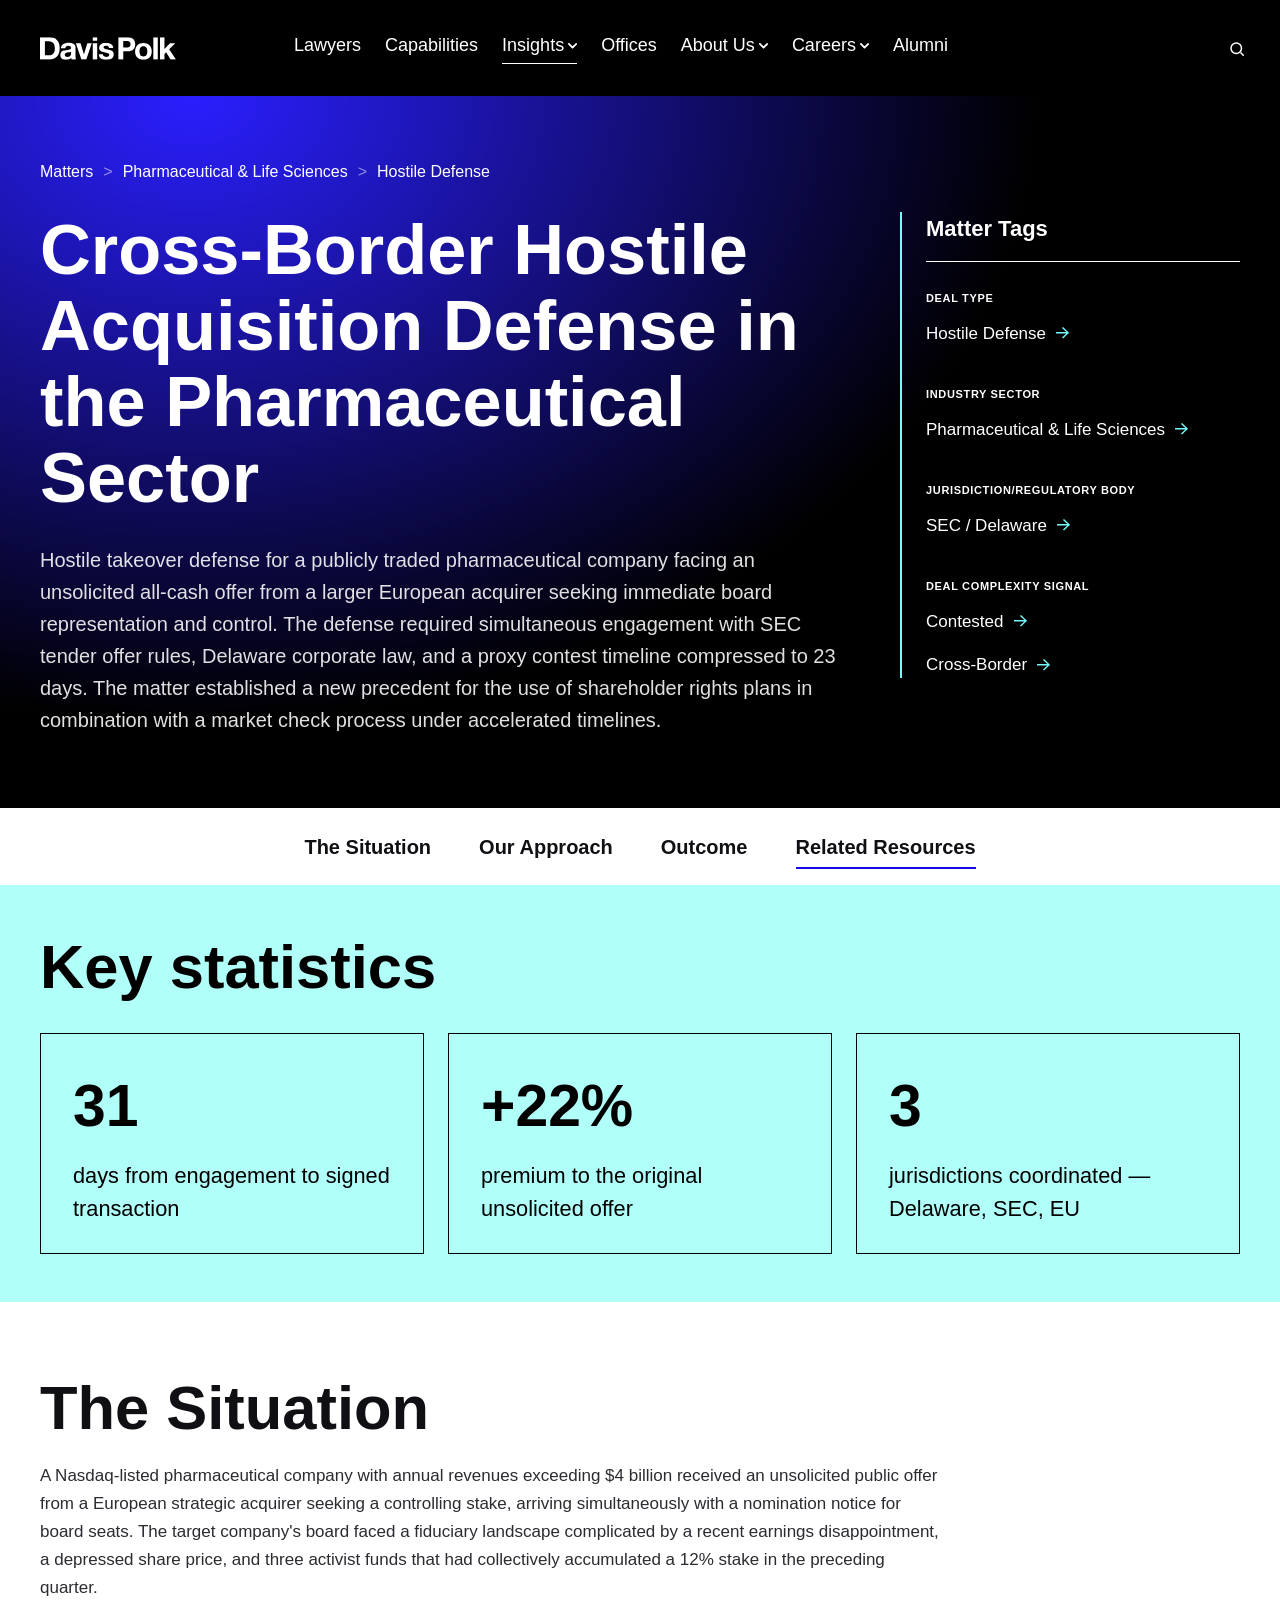
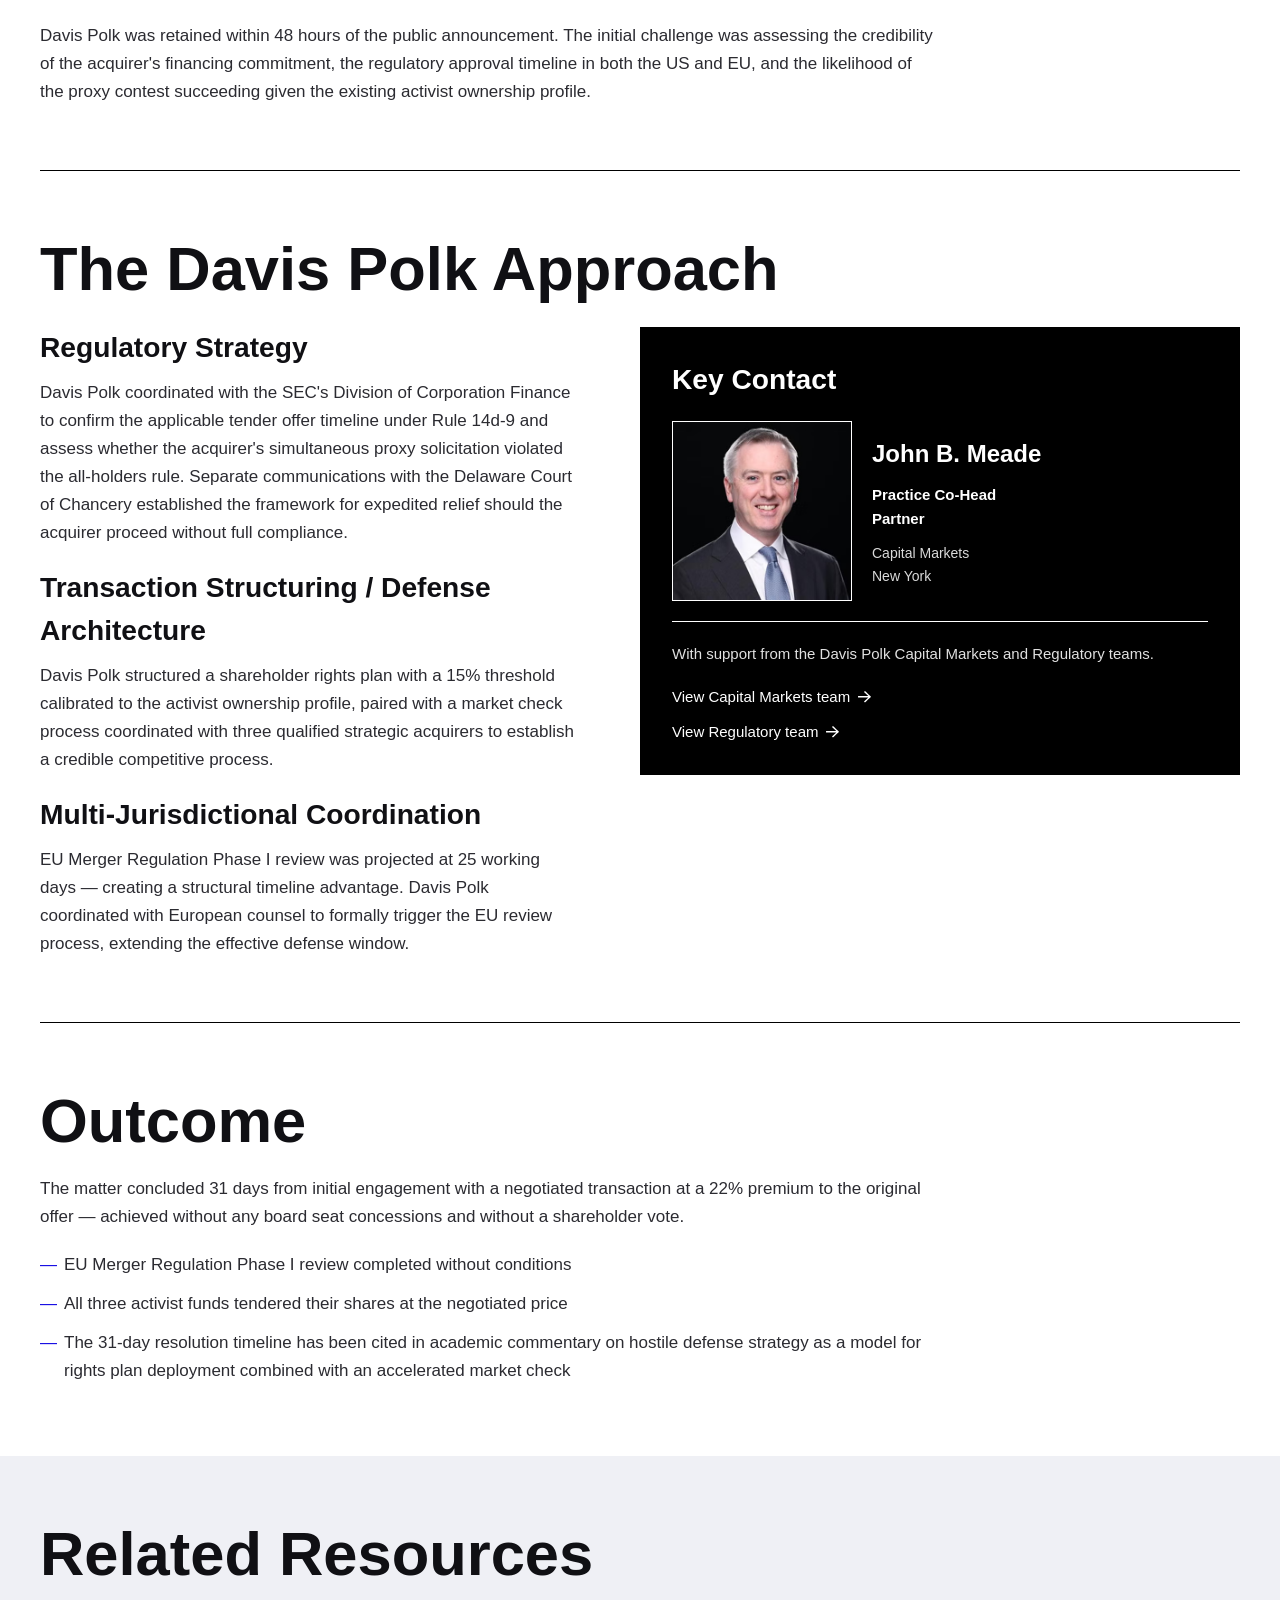
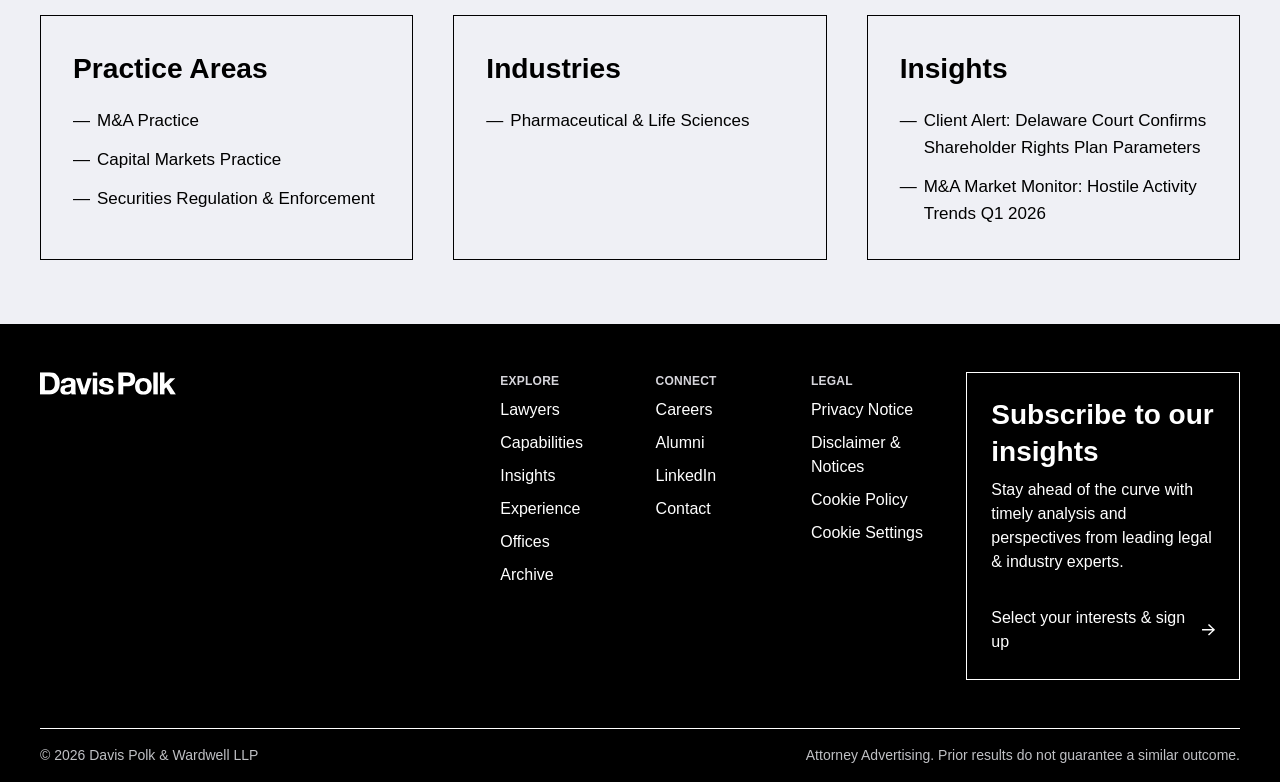
==== index.html @ 5b4457c4 "Initial commit: Matter Story layout concept Static HTML/CSS/JS build of the Davis Polk case-study pa" ====
<!doctype html>
<html lang="en">
<head>
<meta charset="utf-8" />
<meta name="viewport" content="width=device-width, initial-scale=1" />
<title>Matter Story — Layout Concept</title>
<script type="application/ld+json">
{
  "@context": "https://schema.org",
  "@type": "CreativeWork",
  "headline": "Cross-Border Hostile Acquisition Defense in the Pharmaceutical Sector",
  "description": "Hostile takeover defense for a publicly traded pharmaceutical company facing an unsolicited all-cash offer from a larger European acquirer seeking immediate board representation and control.",
  "author": [{ "@type": "Organization", "name": "Davis Polk & Wardwell LLP" }],
  "about": ["Hostile Defense", "Pharmaceutical & Life Sciences", "Cross-Border M&A"],
  "url": "https://www.davispolk.com/matters/pharmaceutical/hostile-defense/cross-border-acquisition-defense"
}
</script>
<!--
  Illustrative schema only — the source template's schema block was left blank
  for the web team to complete. Organization-level authorship shown per the
  template's own fallback rule (no named-partner consent in this example).
-->
<link rel="stylesheet" href="styles.css" />
</head>
<body>

  <svg style="display: none" aria-hidden="true">
    <symbol id="icon-caret" viewBox="0 0 6 4">
      <path d="M3.41525 3.43628L5.81825 1.11739C6.05854 0.889107 6.05854 0.504628 5.83026 0.264329C5.60198 0.0240299 5.2175 0.012015 4.9772 0.252314L2.99473 2.16269L1.01226 0.180224C0.892111 0.0600744 0.735916 -4.60201e-07 0.591737 -4.72805e-07C0.447557 -4.8541e-07 0.279348 0.0600743 0.171213 0.180224C-0.0570709 0.420523 -0.057071 0.792987 0.171213 1.03329L2.57421 3.42426C2.69436 3.54441 2.83853 3.60449 2.99473 3.60449C3.15092 3.60449 3.2951 3.54441 3.41525 3.43628Z" fill="white" />
    </symbol>
  </svg>

  <div class="page">

    <!-- ============================================================
         SITE HEADER
         Sourced from Figma: Davis Polk Design System, node 10483:9293
         ("header-wrapper" → "header" instance, Mode=Dark / Size=LG)
         ============================================================ -->
    <header class="site-header">
      <div class="site-header__inner container">
        <div class="site-header__brand">
          <button type="button" class="hamburger" id="menu-toggle" aria-expanded="false" aria-controls="mobile-nav" aria-label="Open menu">
            <svg viewBox="0 0 24 24" fill="none" stroke="currentColor" stroke-width="2" stroke-linecap="round" aria-hidden="true"><path d="M3 6h18M3 12h18M3 18h18"/></svg>
          </button>
          <a class="site-header__logo" href="#" aria-label="Davis Polk home">
            <img src="assets/davis-polk-logo-white.svg" alt="Davis Polk" width="136" height="23" />
          </a>
          <nav class="site-header__nav" aria-label="Primary">
            <a class="nav-link" href="#">Lawyers</a>
            <a class="nav-link" href="#">Capabilities</a>
            <a class="nav-link has-dropdown is-active" href="#" aria-current="page">Insights<svg class="icon icon-caret" aria-hidden="true" focusable="false">
            <use xlink:href="#icon-caret"></use>
          </svg></a>
            <a class="nav-link" href="#">Offices</a>
            <a class="nav-link has-dropdown" href="#">About Us<svg class="icon icon-caret" aria-hidden="true" focusable="false">
            <use xlink:href="#icon-caret"></use>
          </svg></a>
            <a class="nav-link has-dropdown" href="#">Careers<svg class="icon icon-caret" aria-hidden="true" focusable="false">
            <use xlink:href="#icon-caret"></use>
          </svg></a>
            <a class="nav-link" href="#">Alumni</a>
          </nav>
        </div>
        <button type="button" class="site-header__search" aria-label="Search">
          <svg viewBox="0 0 24 24" fill="none" stroke="currentColor" stroke-width="2" aria-hidden="true"><circle cx="11" cy="11" r="7"/><path d="M21 21l-4.3-4.3"/></svg>
        </button>
      </div>

      <nav id="mobile-nav" class="mobile-nav" aria-label="Primary mobile">
        <a href="#">Lawyers</a>
        <a href="#">Capabilities</a>
        <a href="#" aria-current="page">Insights</a>
        <a href="#">Offices</a>
        <a href="#">About Us</a>
        <a href="#">Careers</a>
        <a href="#">Alumni</a>
      </nav>
    </header>

    <section class="hero">
      <div class="hero-inner container">
        <p class="breadcrumb">
          Matters<span>&gt;</span>Pharmaceutical &amp; Life Sciences<span>&gt;</span>Hostile Defense
        </p>

        <div class="hero-grid">
          <div class="hero-main">
            <h1 class="headline">Cross-Border Hostile Acquisition Defense in the Pharmaceutical Sector</h1>

            <p class="summary">
              Hostile takeover defense for a publicly traded pharmaceutical company facing an unsolicited all-cash offer from a larger European acquirer seeking immediate board representation and control. The defense required simultaneous engagement with SEC tender offer rules, Delaware corporate law, and a proxy contest timeline compressed to 23 days. The matter established a new precedent for the use of shareholder rights plans in combination with a market check process under accelerated timelines.
            </p>
          </div>

          <aside class="tag-block" aria-label="Matter tags">
            <h2 class="tag-block__heading">Matter Tags</h2>
            <div class="tag-block__groups">
              <div class="tag-block__group">
                <h3 class="tag-block__category">Deal Type</h3>
                <ul class="tag-block__list">
                  <li><a href="#">Hostile Defense<svg class="tag-block__arrow" viewBox="0 0 14 13" fill="currentColor" aria-hidden="true"><path d="M6.42793 1.08172L11.1293 5.49183H0V7.0104H11.1501L6.44874 11.4205L7.50966 12.4814C11.8366 8.44576 14 6.36553 14 6.21991C14 6.07429 11.8366 3.99406 7.50966 0L6.44874 1.06092L6.42793 1.08172Z"/></svg></a></li>
                </ul>
              </div>
              <div class="tag-block__group">
                <h3 class="tag-block__category">Industry Sector</h3>
                <ul class="tag-block__list">
                  <li><a href="#">Pharmaceutical &amp; Life Sciences<svg class="tag-block__arrow" viewBox="0 0 14 13" fill="currentColor" aria-hidden="true"><path d="M6.42793 1.08172L11.1293 5.49183H0V7.0104H11.1501L6.44874 11.4205L7.50966 12.4814C11.8366 8.44576 14 6.36553 14 6.21991C14 6.07429 11.8366 3.99406 7.50966 0L6.44874 1.06092L6.42793 1.08172Z"/></svg></a></li>
                </ul>
              </div>
              <div class="tag-block__group">
                <h3 class="tag-block__category">Jurisdiction/Regulatory Body</h3>
                <ul class="tag-block__list">
                  <li><a href="#">SEC / Delaware<svg class="tag-block__arrow" viewBox="0 0 14 13" fill="currentColor" aria-hidden="true"><path d="M6.42793 1.08172L11.1293 5.49183H0V7.0104H11.1501L6.44874 11.4205L7.50966 12.4814C11.8366 8.44576 14 6.36553 14 6.21991C14 6.07429 11.8366 3.99406 7.50966 0L6.44874 1.06092L6.42793 1.08172Z"/></svg></a></li>
                </ul>
              </div>
              <div class="tag-block__group">
                <h3 class="tag-block__category">Deal Complexity Signal</h3>
                <ul class="tag-block__list">
                  <li><a href="#">Contested<svg class="tag-block__arrow" viewBox="0 0 14 13" fill="currentColor" aria-hidden="true"><path d="M6.42793 1.08172L11.1293 5.49183H0V7.0104H11.1501L6.44874 11.4205L7.50966 12.4814C11.8366 8.44576 14 6.36553 14 6.21991C14 6.07429 11.8366 3.99406 7.50966 0L6.44874 1.06092L6.42793 1.08172Z"/></svg></a></li>
                  <li><a href="#">Cross-Border<svg class="tag-block__arrow" viewBox="0 0 14 13" fill="currentColor" aria-hidden="true"><path d="M6.42793 1.08172L11.1293 5.49183H0V7.0104H11.1501L6.44874 11.4205L7.50966 12.4814C11.8366 8.44576 14 6.36553 14 6.21991C14 6.07429 11.8366 3.99406 7.50966 0L6.44874 1.06092L6.42793 1.08172Z"/></svg></a></li>
                </ul>
              </div>
            </div>
          </aside>
        </div>
      </div>
    </section>

    <!-- ============================================================
         JUMP NAVIGATION
         Styling and scroll behavior mirrored from davispolk.com's
         "jump-link" pattern (position:sticky under the hero, a
         soft drop-shadow once stuck, and a Future Blue underline
         on the section currently in view).
         ============================================================ -->
    <div class="jump-nav-sentinel"></div>
    <nav class="jump-nav" aria-label="Jump to section">
      <ul class="container">
        <li><a href="#situation" class="jump-nav__link">The Situation</a></li>
        <li><a href="#approach" class="jump-nav__link">Our Approach</a></li>
        <li><a href="#outcome" class="jump-nav__link">Outcome</a></li>
        <li><a href="#related" class="jump-nav__link">Related Resources</a></li>
      </ul>
    </nav>

    <section class="stat-strip">
      <div class="container">
        <h2 class="stat-strip__heading">Key statistics</h2>
      </div>
      <div class="stat-grid container">
        <div class="stat">
          <span class="stat-num">31</span>
          <span class="stat-label">days from engagement to signed transaction</span>
        </div>
        <div class="stat">
          <span class="stat-num">+22%</span>
          <span class="stat-label">premium to the original unsolicited offer</span>
        </div>
        <div class="stat">
          <span class="stat-num">3</span>
          <span class="stat-label">jurisdictions coordinated — Delaware, SEC, EU</span>
        </div>
      </div>
    </section>

    <main class="content-wrap container">

      <div class="section-block" id="situation">
        <div class="section-content">
          <h2>The Situation</h2>
          <p>A Nasdaq-listed pharmaceutical company with annual revenues exceeding $4 billion received an unsolicited public offer from a European strategic acquirer seeking a controlling stake, arriving simultaneously with a nomination notice for board seats. The target company's board faced a fiduciary landscape complicated by a recent earnings disappointment, a depressed share price, and three activist funds that had collectively accumulated a 12% stake in the preceding quarter.</p>
          <p>Davis Polk was retained within 48 hours of the public announcement. The initial challenge was assessing the credibility of the acquirer's financing commitment, the regulatory approval timeline in both the US and EU, and the likelihood of the proxy contest succeeding given the existing activist ownership profile.</p>
        </div>
      </div>

      <div class="section-block" id="approach">
        <h2 class="section-block__heading">The Davis Polk Approach</h2>
        <div class="approach-grid">
          <div class="section-content">
            <div class="subsection">
              <h3>Regulatory Strategy</h3>
              <p>Davis Polk coordinated with the SEC's Division of Corporation Finance to confirm the applicable tender offer timeline under Rule 14d-9 and assess whether the acquirer's simultaneous proxy solicitation violated the all-holders rule. Separate communications with the Delaware Court of Chancery established the framework for expedited relief should the acquirer proceed without full compliance.</p>
            </div>

            <div class="subsection">
              <h3>Transaction Structuring / Defense Architecture</h3>
              <p>Davis Polk structured a shareholder rights plan with a 15% threshold calibrated to the activist ownership profile, paired with a market check process coordinated with three qualified strategic acquirers to establish a credible competitive process.</p>
            </div>

            <div class="subsection">
              <h3>Multi-Jurisdictional Coordination</h3>
              <p>EU Merger Regulation Phase I review was projected at 25 working days — creating a structural timeline advantage. Davis Polk coordinated with European counsel to formally trigger the EU review process, extending the effective defense window.</p>
            </div>
          </div>

          <aside class="contact-card">
            <h3 class="contact-card__heading">Key Contact</h3>
            <div class="contact-card__profile">
              <img class="contact-card__photo" src="assets/john-b-meade.png" alt="John B. Meade" width="394" height="394" />
              <div class="contact-card__person">
                <a href="#" class="contact-card__name">John B. Meade</a>
                <div class="contact-card__titles">
                  <p class="contact-card__title">Practice Co-Head</p>
                  <p class="contact-card__title">Partner</p>
                </div>
                <div class="contact-card__meta-group">
                  <p class="contact-card__meta">Capital Markets</p>
                  <p class="contact-card__meta">New York</p>
                </div>
              </div>
            </div>
            <hr class="contact-card__divider" />
            <p class="contact-card__support">With support from the Davis Polk Capital Markets and Regulatory teams.</p>
            <div class="contact-card__links">
              <a href="#" class="contact-card__link">View Capital Markets team<svg class="contact-card__arrow" viewBox="0 0 14 13" fill="currentColor" aria-hidden="true"><path d="M6.42793 1.08172L11.1293 5.49183H0V7.0104H11.1501L6.44874 11.4205L7.50966 12.4814C11.8366 8.44576 14 6.36553 14 6.21991C14 6.07429 11.8366 3.99406 7.50966 0L6.44874 1.06092L6.42793 1.08172Z"/></svg></a>
              <a href="#" class="contact-card__link">View Regulatory team<svg class="contact-card__arrow" viewBox="0 0 14 13" fill="currentColor" aria-hidden="true"><path d="M6.42793 1.08172L11.1293 5.49183H0V7.0104H11.1501L6.44874 11.4205L7.50966 12.4814C11.8366 8.44576 14 6.36553 14 6.21991C14 6.07429 11.8366 3.99406 7.50966 0L6.44874 1.06092L6.42793 1.08172Z"/></svg></a>
            </div>
          </aside>
        </div>
      </div>

      <div class="section-block" id="outcome">
        <div class="section-content">
          <h2>Outcome</h2>
          <p class="outcome-lead">The matter concluded 31 days from initial engagement with a negotiated transaction at a 22% premium to the original offer — achieved without any board seat concessions and without a shareholder vote.</p>
          <ul class="dash-list">
            <li>EU Merger Regulation Phase I review completed without conditions</li>
            <li>All three activist funds tendered their shares at the negotiated price</li>
            <li>The 31-day resolution timeline has been cited in academic commentary on hostile defense strategy as a model for rights plan deployment combined with an accelerated market check</li>
          </ul>
        </div>
      </div>

    </main>

    <section class="related" id="related">
      <div class="related-inner container">
        <h2>Related Resources</h2>
        <div class="related-grid">
          <div class="related-card">
            <h3>Practice Areas</h3>
            <ul class="dash-list">
              <li><a href="#">M&amp;A Practice</a></li>
              <li><a href="#">Capital Markets Practice</a></li>
              <li><a href="#">Securities Regulation &amp; Enforcement</a></li>
            </ul>
          </div>
          <div class="related-card">
            <h3>Industries</h3>
            <ul class="dash-list">
              <li><a href="#">Pharmaceutical &amp; Life Sciences</a></li>
            </ul>
          </div>
          <div class="related-card">
            <h3>Insights</h3>
            <ul class="dash-list">
              <li><a href="#">Client Alert: Delaware Court Confirms Shareholder Rights Plan Parameters</a></li>
              <li><a href="#">M&amp;A Market Monitor: Hostile Activity Trends Q1 2026</a></li>
            </ul>
          </div>
        </div>
      </div>
    </section>

    <!-- ============================================================
         SITE FOOTER
         Sourced from Figma: Davis Polk Design System, node 6617:12594
         ("footer" instance, Size=LG), with the subscribe callout
         updated per Davis Polk - PIRA Design Concepts, node 12:810
         ("footer" instance, Size="New Subscribe LG")
         ============================================================ -->
    <footer class="site-footer">
      <div class="footer-top container">
        <div class="footer-brand">
          <a class="logo" href="#" aria-label="Davis Polk home">
            <img src="assets/davis-polk-logo-white.svg" alt="Davis Polk" width="136" height="23" />
          </a>
        </div>
        <div class="footer-nav">
          <div class="footer-col">
            <h4>Explore</h4>
            <ul>
              <li><a href="#">Lawyers</a></li>
              <li><a href="#">Capabilities</a></li>
              <li><a href="#">Insights</a></li>
              <li><a href="#">Experience</a></li>
              <li><a href="#">Offices</a></li>
              <li><a href="#">Archive</a></li>
            </ul>
          </div>
          <div class="footer-col">
            <h4>Connect</h4>
            <ul>
              <li><a href="#">Careers</a></li>
              <li><a href="#">Alumni</a></li>
              <li><a href="#">LinkedIn</a></li>
              <li><a href="#">Contact</a></li>
            </ul>
          </div>
          <div class="footer-col">
            <h4>Legal</h4>
            <ul>
              <li><a href="#">Privacy Notice</a></li>
              <li><a href="#">Disclaimer &amp; Notices</a></li>
              <li><a href="#">Cookie Policy</a></li>
              <li><a href="#">Cookie Settings</a></li>
            </ul>
          </div>
          <div class="footer-cta">
            <div class="footer-cta__body">
              <h4 class="footer-cta__heading">Subscribe to our insights</h4>
              <p class="footer-cta__desc">Stay ahead of the curve with timely analysis and perspectives from leading legal &amp; industry experts.</p>
            </div>
            <a class="footer-cta__link" href="#">Select your interests &amp; sign up<svg class="footer-cta__arrow" viewBox="0 0 14 13" fill="currentColor" aria-hidden="true"><path d="M6.42793 1.08172L11.1293 5.49183H0V7.0104H11.1501L6.44874 11.4205L7.50966 12.4814C11.8366 8.44576 14 6.36553 14 6.21991C14 6.07429 11.8366 3.99406 7.50966 0L6.44874 1.06092L6.42793 1.08172Z"/></svg></a>
          </div>
        </div>
      </div>
      <div class="footer-bottom">
        <div class="footer-bottom-inner container">
          <span>© 2026 Davis Polk &amp; Wardwell LLP</span>
          <span>Attorney Advertising. Prior results do not guarantee a similar outcome.</span>
        </div>
      </div>
    </footer>

  </div>

  <script src="script.js"></script>
</body>
</html>
---- styles.css ----
/* ============================================================
   Davis Polk — Matter Story layout concept
   Color values and type weights sourced from DPW_2022 brand
   guidelines.pdf (sec. 4.1 Primary color palette, 4.2 Secondary
   color palette, 8.12 Website colors and fonts, 8.13 Website
   bullet list styles).
   ============================================================ */

:root {
  /* Primary palette (sec. 4.1) */
  --future-blue: #140BE3;
  --black: #000000;
  --white: #FFFFFF;
  --aqua: #75FBFD;

  /* Secondary / informational palette (sec. 4.2) */
  --azure: #0592FF;
  --sky: #99D6FF;
  --navy: #06007F;
  --light-aqua: #B0FFF9;
  --mint: #02CEA3;      /* positive financial figures only */
  --hunter: #01564E;
  --ferrari: #FF033F;   /* negative financial figures only */
  --carnation: #FFCAD8;
  --burgundy: #8B0200;
  --light-gray: #EFF0F5;
  --gray: #D6D5DB;
  --dark-gray: #7A797F;

  --font-sans: "Helvetica Neue", Helvetica, Arial, sans-serif;

  --container-max: 1500px;
  --gutter: 40px;

  --ink: #101014;
}

/* ---------- Reset ---------- */
*, *::before, *::after { box-sizing: border-box; }
html { -webkit-text-size-adjust: 100%; scroll-behavior: smooth; }
@media (prefers-reduced-motion: reduce) {
  html { scroll-behavior: auto; }
}
body {
  margin: 0;
  font-family: var(--font-sans);
  color: var(--ink);
  background: var(--white);
  line-height: 1.5;
  -webkit-font-smoothing: antialiased;
}
img { max-width: 100%; display: block; }
a { color: inherit; }
ul { margin: 0; padding: 0; list-style: none; }
h1, h2, h3, h4, p { margin: 0; }
button { font: inherit; color: inherit; background: none; border: 0; cursor: pointer; }

/* ---------- Layout container ----------
   Site-wide max-width is 1500px, centered, with a responsive
   gutter so content never touches the viewport edge. */
.container {
  width: min(var(--container-max), calc(100% - var(--gutter) * 2));
  margin-inline: auto;
}
@media (max-width: 640px) {
  :root { --gutter: 20px; }
}

/* ============================================================
   SITE HEADER
   Sourced from Figma: Davis Polk Design System, node 10483:9293
   ("header-wrapper" → "header" instance, Mode=Dark / Size=LG)
   Measured: 92px bar, 32px vertical padding, black (#000) fill,
   1500px content row, 118px logo→nav gap, 24px nav-link gap,
   nav type Helvetica Neue Regular 18px/150%, 1px underline that
   is invisible at rest and full-width on Hover/Active.
   ============================================================ */
.site-header {
  background: var(--black);
  position: relative;
  z-index: 100;
}
.site-header__inner {
  display: flex;
  align-items: center;
  justify-content: space-between;
  padding-block: 32px;
}
.site-header__brand {
  display: flex;
  align-items: center;
  gap: 118px;
  min-width: 0;
}
.site-header__logo { display: flex; flex-shrink: 0; }
.site-header__logo img { width: 136px; height: 23px; }

.site-header__nav {
  display: flex;
  align-items: center;
  gap: 24px;
}
.nav-link {
  position: relative;
  display: inline-flex;
  align-items: center;
  gap: 4px;
  padding-bottom: 5px;
  font-size: 18px;
  line-height: 1.5;
  font-weight: 400;
  color: var(--white);
  text-decoration: none;
  white-space: nowrap;
}
.nav-link::after {
  content: "";
  position: absolute;
  left: 0;
  right: 0;
  bottom: 0;
  height: 1px;
  background: var(--white);
  transform: scaleX(0);
  transform-origin: left;
  transition: transform 0.2s ease;
}
.nav-link:hover::after,
.nav-link.is-active::after {
  transform: scaleX(1);
}
.nav-link .icon-caret {
  width: 9px;
  height: 6px;
  flex-shrink: 0;
  transition: transform 0.2s ease;
}
.nav-link:hover .icon-caret { transform: rotate(180deg); }

.hamburger {
  display: none;
  width: 24px;
  height: 24px;
  align-items: center;
  justify-content: center;
  color: var(--white);
  flex-shrink: 0;
}
.hamburger svg { width: 22px; height: 22px; }

.site-header__search {
  width: 18px;
  height: 18px;
  color: var(--white);
  flex-shrink: 0;
}
.site-header__search svg { width: 18px; height: 18px; }

.mobile-nav {
  display: none;
  flex-direction: column;
  background: var(--black);
  border-top: 1px solid rgba(255, 255, 255, 0.15);
}
.mobile-nav a {
  display: block;
  padding: 16px var(--gutter);
  color: var(--white);
  text-decoration: none;
  font-size: 18px;
  border-bottom: 1px solid rgba(255, 255, 255, 0.08);
}
.mobile-nav a[aria-current="page"] { color: var(--aqua); }

@media (max-width: 1180px) {
  .hamburger { display: inline-flex; }
  .site-header__brand { gap: 20px; }
  .site-header__nav { display: none; }
  .site-header__search { display: none; }
  .mobile-nav.is-open { display: flex; }
}

/* ---------- Hero ---------- */
.hero {
  background:
    radial-gradient(120% 160% at 15% 0%, #2a1fff 0%, rgba(20, 11, 227, 0) 55%),
    var(--black);
  color: var(--white);
  padding-block: 64px 72px;
}
.breadcrumb {
  font-size: 16px;
  font-weight: 500;
  color: var(--white);
  margin: 0 0 28px;
}
.breadcrumb span { margin: 0 10px; color: rgba(255, 255, 255, 0.5); }

.headline {
  font-size: clamp(40px, 5.5vw, 72px);
  line-height: 1.08;
  font-weight: 800;
  max-width: 100%;
  margin: 0 0 28px;
}

/* Hero splits into a main narrative column and a Matter Tags
   sidebar; sidebar collapses below the main column on narrow
   viewports. */
.hero-grid {
  display: grid;
  grid-template-columns: 1fr 340px;
  gap: 64px;
  align-items: start;
}
.hero-main { min-width: 0; }

/* Taxonomy list pattern (dark-mode variant, for use on the hero's
   dark background) — headline label + stacked category groups of
   arrow links. Light-mode version of this same pattern (dark
   text, Future Blue rule) is used elsewhere on the site. */
.tag-block {
  border-left: 2px solid var(--aqua);
  padding-left: 24px;
}
.tag-block__heading {
  font-size: 22px;
  font-weight: 800;
  color: var(--white);
  margin-bottom: 16px;
}
.tag-block__groups {
  display: flex;
  flex-direction: column;
  gap: 40px;
  border-top: 1px solid var(--white);
  padding-top: 28px;
}
.tag-block__category {
  font-size: 11px;
  font-weight: 700;
  letter-spacing: 0.06em;
  text-transform: uppercase;
  color: var(--white);
  margin-bottom: 14px;
}
.tag-block__list {
  display: flex;
  flex-direction: column;
  gap: 18px;
}
.tag-block__list a {
  position: relative;
  display: inline-flex;
  align-items: center;
  gap: 10px;
  font-size: 17px;
  font-weight: 500;
  color: var(--white);
  text-decoration: none;
  width: fit-content;
}
.tag-block__arrow {
  width: 13px;
  height: 12px;
  color: var(--aqua);
  flex-shrink: 0;
  transition: transform 0.15s ease;
}
.tag-block__list a::after {
  content: "";
  position: absolute;
  left: 0;
  right: 23px;
  bottom: -2px;
  height: 1px;
  background: var(--aqua);
  transform: scaleX(0);
  transform-origin: left;
  transition: transform 0.2s ease;
}
.tag-block__list a:hover { color: var(--aqua); }
.tag-block__list a:hover::after { transform: scaleX(1); }
.tag-block__list a:hover .tag-block__arrow { transform: translateX(3px); }

.summary {
  max-width: 76ch;
  font-size: 20px;
  font-weight: 400;
  line-height: 1.6;
  color: rgba(255, 255, 255, 0.88);
}

/* ---------- Jump navigation ----------
   Behavior and styling mirrored from davispolk.com/careers/
   laterals-clerks: sticky under the hero, a soft drop-shadow that
   only appears once the nav is actually stuck (toggled in script.js
   via an IntersectionObserver on .jump-nav-sentinel), and a Future
   Blue underline on the section currently in view (scrollspy via
   IntersectionObserver, also in script.js). */
.jump-nav-sentinel { height: 1px; }
.jump-nav {
  position: sticky;
  top: 0;
  z-index: 20;
  background: var(--white);
  transition: box-shadow 0.3s ease;
}
.jump-nav.is-stuck {
  box-shadow: 0 0 15px rgba(0, 0, 0, 0.04), 0 15px 15px rgba(0, 0, 0, 0.04);
}
.jump-nav ul {
  display: flex;
  justify-content: center;
  gap: 48px;
}
.jump-nav__link {
  position: relative;
  display: inline-block;
  padding: 24px 0;
  font-size: 20px;
  font-weight: 700;
  line-height: 1.4;
  color: var(--ink);
  text-decoration: none;
  white-space: nowrap;
}
.jump-nav__link::after {
  content: "";
  position: absolute;
  left: 0;
  right: 0;
  bottom: 16px;
  height: 2px;
  background: var(--future-blue);
  transform: scaleX(0);
  transform-origin: left;
  transition: transform 0.3s ease;
}
.jump-nav__link:hover::after,
.jump-nav__link.is-active::after {
  transform: scaleX(1);
}

#situation, #approach, #outcome, #related { scroll-margin-top: 88px; }

@media (max-width: 700px) {
  .jump-nav ul {
    justify-content: flex-start;
    gap: 32px;
    overflow-x: auto;
    scrollbar-width: none;
  }
  .jump-nav ul::-webkit-scrollbar { display: none; }
}

/* ---------- Stat strip ---------- */
.stat-strip { background: var(--light-aqua); padding-block: 48px; }
.stat-strip__heading {
  font-size: clamp(36px, 4.8vw, 64px);
  font-weight: 700;
  line-height: 1.1;
  color: var(--black);
  margin-bottom: 32px;
}
.stat-grid {
  display: grid;
  grid-template-columns: repeat(3, 1fr);
  gap: 24px;
}
.stat {
  display: flex;
  flex-direction: column;
  gap: 10px;
  border: 1px solid var(--black);
  padding: 28px 32px;
}
.stat-num {
  font-size: clamp(48px, 4.6vw, 68px);
  font-weight: 800;
  font-variant-numeric: tabular-nums;
  color: var(--black);
}
.stat-label { font-size: clamp(16px, 1.7vw, 24px); color: var(--black); }

/* ---------- Main content sections ---------- */
.content-wrap { padding-block: 72px; display: flex; flex-direction: column; gap: 64px; }

.section-block + .section-block {
  border-top: 1px solid var(--black);
  padding-top: 64px;
}

.section-content { display: flex; flex-direction: column; gap: 20px; max-width: 900px; }
.section-content h2,
.section-block__heading { font-size: clamp(36px, 4.8vw, 64px); font-weight: 700; line-height: 1.1; }
.section-block__heading { margin-bottom: 24px; }
.section-content h3 { font-size: clamp(20px, 2.2vw, 32px); font-weight: 700; }
.section-content p { font-size: 17px; line-height: 1.65; color: #2b2b31; }

.subsection { display: flex; flex-direction: column; gap: 10px; }

.dash-list { display: flex; flex-direction: column; gap: 12px; }
.dash-list li {
  position: relative;
  padding-left: 24px;
  font-size: 17px;
  line-height: 1.6;
  color: #2b2b31;
}
.dash-list li::before {
  content: "\2014";
  position: absolute;
  left: 0;
  color: var(--black);
}
#outcome .dash-list li::before { color: var(--future-blue); }
.dash-list a {
  position: relative;
  display: inline;
  color: var(--black);
  text-decoration: none;
  background-image: linear-gradient(var(--black), var(--black));
  background-repeat: no-repeat;
  background-position: left bottom;
  background-size: 0% 1px;
  transition: background-size 0.2s ease;
}
.dash-list a:hover { background-size: 100% 1px; }

.outcome-lead { font-size: 22px; font-weight: 500; line-height: 1.5; }

/* Approach section splits into the main text column and a black
   Key Contact card, inline with the section copy (mirrors the
   hero's main/sidebar split). */
.approach-grid {
  display: grid;
  grid-template-columns: 1fr 600px;
  gap: 64px;
  align-items: start;
}

.contact-card {
  display: flex;
  flex-direction: column;
  gap: 20px;
  background: var(--black);
  color: var(--white);
  padding: 32px;
}
.contact-card__heading { font-size: clamp(20px, 2.2vw, 32px); font-weight: 700; }
.contact-card__profile { display: flex; align-items: center; gap: 20px; }
.contact-card__photo {
  width: 180px;
  height: 180px;
  aspect-ratio: 1 / 1;
  object-fit: cover;
  border: 1px solid var(--white);
  display: block;
  flex-shrink: 0;
}
.contact-card__person { flex: 1; min-width: 0; display: flex; flex-direction: column; gap: 12px; }
.contact-card__name {
  position: relative;
  display: inline-block;
  width: fit-content;
  font-size: 24px;
  font-weight: 700;
  color: var(--white);
  text-decoration: none;
}
.contact-card__name::after {
  content: "";
  position: absolute;
  left: 0;
  right: 0;
  bottom: -2px;
  height: 1px;
  background: var(--white);
  transform: scaleX(0);
  transform-origin: left;
  transition: transform 0.2s ease;
}
.contact-card__name:hover::after { transform: scaleX(1); }
.contact-card__titles,
.contact-card__meta-group { display: flex; flex-direction: column; gap: 2px; }
.contact-card__title { font-size: 15px; font-weight: 700; color: var(--white); }
.contact-card__meta { font-size: 14px; color: rgba(255, 255, 255, 0.85); }
.contact-card__divider { border: 0; border-top: 1px solid var(--white); margin: 0; }
.contact-card__support { font-size: 15px; line-height: 1.6; color: rgba(255, 255, 255, 0.88); }
.contact-card__links { display: flex; flex-direction: column; gap: 12px; }
.contact-card__link {
  position: relative;
  display: inline-flex;
  align-items: center;
  gap: 8px;
  width: fit-content;
  font-size: 15px;
  color: var(--white);
  text-decoration: none;
}
.contact-card__link::after {
  content: "";
  position: absolute;
  left: 0;
  right: 0;
  bottom: -2px;
  height: 1px;
  background: var(--white);
  transform: scaleX(0);
  transform-origin: left;
  transition: transform 0.2s ease;
}
.contact-card__link:hover::after { transform: scaleX(1); }
.contact-card__arrow { width: 13px; height: 12px; flex-shrink: 0; }

@media (max-width: 900px) {
  .approach-grid { grid-template-columns: 1fr; }
}

/* ---------- Related resources ----------
   Full-bleed band: background spans the viewport edge-to-edge,
   content stays contained to the 1500px .container. */
.related { background: var(--light-gray); padding-block: 64px; }
.related-inner h2 { font-size: clamp(36px, 4.8vw, 64px); font-weight: 700; line-height: 1.1; margin-bottom: 28px; }
.related-grid {
  display: grid;
  grid-template-columns: repeat(3, 1fr);
  gap: 40px;
}
.related-card {
  border: 1px solid var(--black);
  padding: 32px;
}
.related-grid h3 { font-size: clamp(20px, 2.2vw, 32px); font-weight: 700; color: var(--black); margin-bottom: 16px; }

/* ---------- Footer ----------
   Sourced from Figma: Davis Polk Design System, node 6617:12594
   ("footer" instance, Size=LG). Measured: 1500px content row split
   into two even 750px halves — logo alone on the left, four equal
   nav columns (32px gap) on the right — plus a bottom bar with
   16px vertical padding. Column labels Helvetica Neue Bold 12px/
   150% in Gray (#D6D5DB); links Helvetica Neue Regular 16px/150%
   white with a bottom-border underline that's invisible at rest. */
.site-footer { background: var(--black); color: var(--white); }
.footer-top {
  display: grid;
  grid-template-columns: 550fr 950fr;
  gap: 32px;
  padding-block: 48px;
}
.footer-brand .logo img { width: 136px; height: 23px; }
.footer-nav {
  display: grid;
  grid-template-columns: 164fr 164fr 164fr 364fr;
  gap: 32px;
}

/* Subscribe callout — sourced from Davis Polk - PIRA Design
   Concepts, node 12:810 ("New Subscribe LG" variant): a white-
   bordered card replacing the plain Subscribe link column. */
.footer-cta {
  display: flex;
  flex-direction: column;
  gap: 32px;
  padding: 24px;
  border: 1px solid var(--white);
}
.footer-cta__body { display: flex; flex-direction: column; gap: 8px; }
.footer-cta__heading { font-size: 28px; font-weight: 700; line-height: 1.3; }
.footer-cta__desc { font-size: 16px; line-height: 1.5; }
.footer-cta__link {
  position: relative;
  display: inline-flex;
  align-items: center;
  gap: 4px;
  width: fit-content;
  padding-bottom: 1px;
  font-size: 16px;
  color: var(--white);
  text-decoration: none;
}
.footer-cta__link::after {
  content: "";
  position: absolute;
  left: 0;
  right: 0;
  bottom: 0;
  height: 1px;
  background: var(--white);
  transform: scaleX(0);
  transform-origin: left;
  transition: transform 0.2s ease;
}
.footer-cta__link:hover::after { transform: scaleX(1); }
.footer-cta__arrow { width: 13px; height: 12px; flex-shrink: 0; }
.footer-col h4 {
  font-size: 12px;
  font-weight: 700;
  text-transform: uppercase;
  letter-spacing: 0.02em;
  margin-bottom: 8px;
  color: var(--gray);
}
.footer-col ul { display: flex; flex-direction: column; gap: 8px; }
.footer-col a {
  position: relative;
  display: inline-block;
  padding-bottom: 1px;
  font-size: 16px;
  line-height: 1.5;
  color: var(--white);
  text-decoration: none;
}
.footer-col a::after {
  content: "";
  position: absolute;
  left: 0;
  right: 0;
  bottom: 0;
  height: 1px;
  background: var(--white);
  transform: scaleX(0);
  transform-origin: left;
  transition: transform 0.2s ease;
}
.footer-col a:hover::after { transform: scaleX(1); }

.footer-bottom-inner {
  display: grid;
  grid-template-columns: 1fr 1fr;
  gap: 8px;
  padding-block: 16px;
  border-top: 1px solid var(--white);
  font-size: 14px;
  color: var(--light-gray);
}
.footer-bottom-inner span { opacity: 0.8; }
.footer-bottom-inner span:last-child { text-align: right; }

@media (max-width: 900px) {
  .hero-grid { grid-template-columns: 1fr; }
  .stat-grid { grid-template-columns: 1fr; gap: 24px; }
  .related-grid { grid-template-columns: 1fr; gap: 28px; }
  .footer-top { grid-template-columns: 1fr; }
  .footer-nav { grid-template-columns: repeat(2, 1fr); gap: 28px; }
  .footer-cta { grid-column: 1 / -1; }
  .footer-bottom-inner { grid-template-columns: 1fr; }
  .section-block + .section-block { padding-top: 48px; }
}
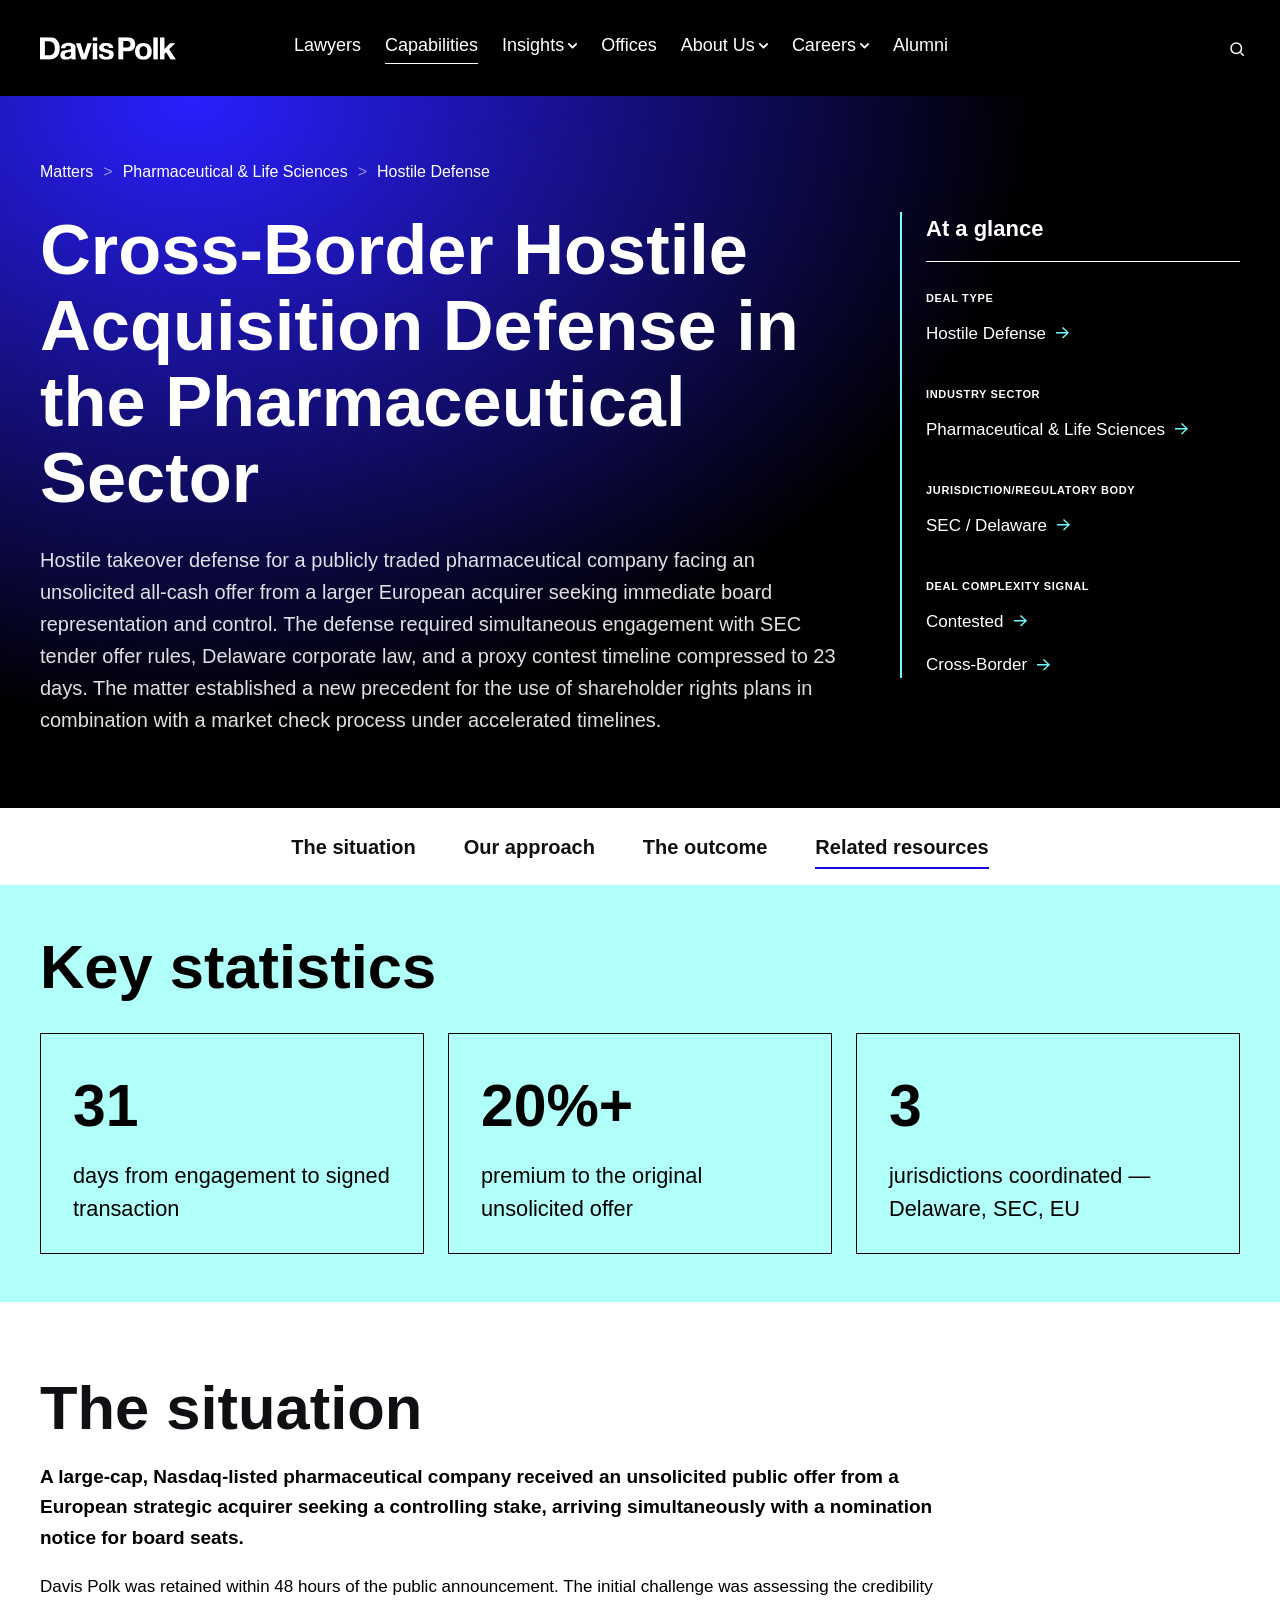
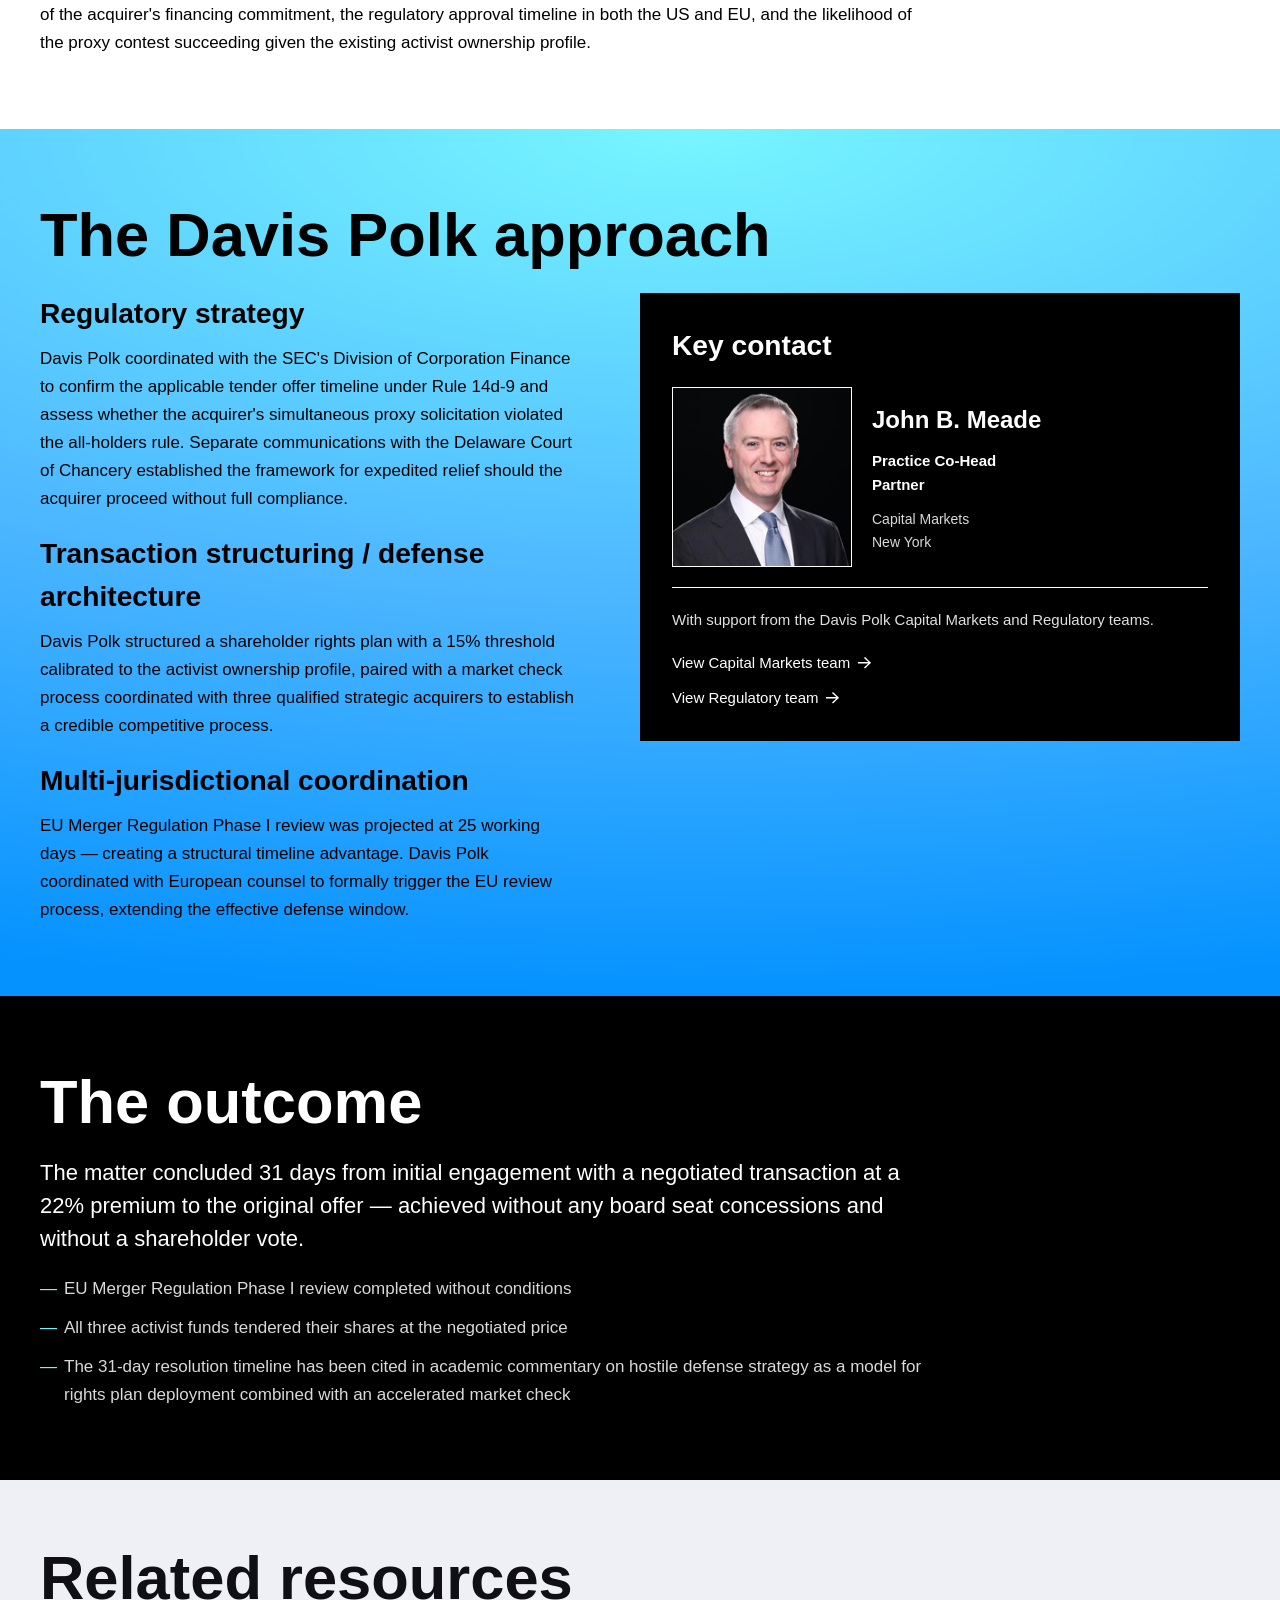
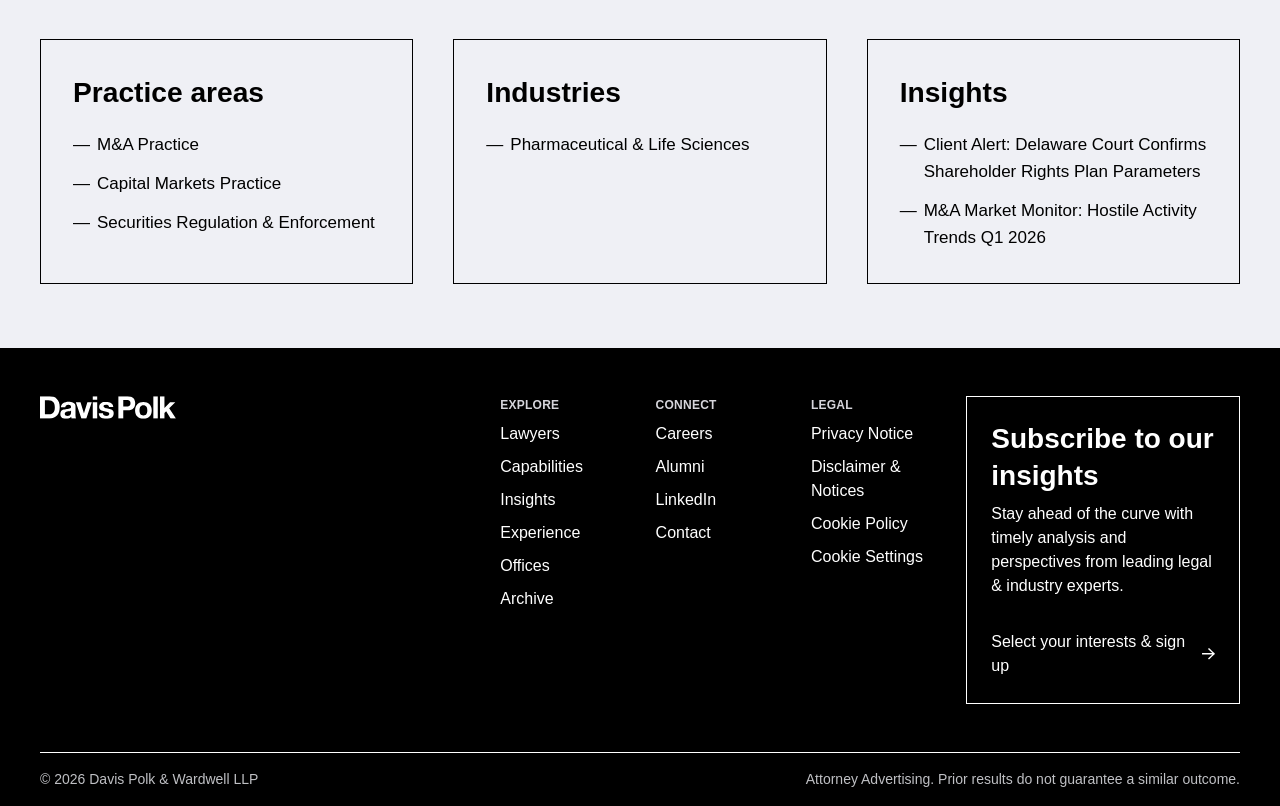
==== commit 7e23f8a8: "Restructure content into full-bleed sections and refine copy/styling Split the situation/approach/ou" ====
--- a/index.html
+++ b/index.html
@@ -48,8 +48,8 @@
           </a>
           <nav class="site-header__nav" aria-label="Primary">
             <a class="nav-link" href="#">Lawyers</a>
-            <a class="nav-link" href="#">Capabilities</a>
-            <a class="nav-link has-dropdown is-active" href="#" aria-current="page">Insights<svg class="icon icon-caret" aria-hidden="true" focusable="false">
+            <a class="nav-link is-active" href="#" aria-current="page">Capabilities</a>
+            <a class="nav-link has-dropdown" href="#">Insights<svg class="icon icon-caret" aria-hidden="true" focusable="false">
             <use xlink:href="#icon-caret"></use>
           </svg></a>
             <a class="nav-link" href="#">Offices</a>
@@ -69,8 +69,8 @@
 
       <nav id="mobile-nav" class="mobile-nav" aria-label="Primary mobile">
         <a href="#">Lawyers</a>
-        <a href="#">Capabilities</a>
-        <a href="#" aria-current="page">Insights</a>
+        <a href="#" aria-current="page">Capabilities</a>
+        <a href="#">Insights</a>
         <a href="#">Offices</a>
         <a href="#">About Us</a>
         <a href="#">Careers</a>
@@ -94,28 +94,28 @@
           </div>
 
           <aside class="tag-block" aria-label="Matter tags">
-            <h2 class="tag-block__heading">Matter Tags</h2>
+            <h2 class="tag-block__heading">At a glance</h2>
             <div class="tag-block__groups">
               <div class="tag-block__group">
-                <h3 class="tag-block__category">Deal Type</h3>
+                <h3 class="tag-block__category">Deal type</h3>
                 <ul class="tag-block__list">
                   <li><a href="#">Hostile Defense<svg class="tag-block__arrow" viewBox="0 0 14 13" fill="currentColor" aria-hidden="true"><path d="M6.42793 1.08172L11.1293 5.49183H0V7.0104H11.1501L6.44874 11.4205L7.50966 12.4814C11.8366 8.44576 14 6.36553 14 6.21991C14 6.07429 11.8366 3.99406 7.50966 0L6.44874 1.06092L6.42793 1.08172Z"/></svg></a></li>
                 </ul>
               </div>
               <div class="tag-block__group">
-                <h3 class="tag-block__category">Industry Sector</h3>
+                <h3 class="tag-block__category">Industry sector</h3>
                 <ul class="tag-block__list">
                   <li><a href="#">Pharmaceutical &amp; Life Sciences<svg class="tag-block__arrow" viewBox="0 0 14 13" fill="currentColor" aria-hidden="true"><path d="M6.42793 1.08172L11.1293 5.49183H0V7.0104H11.1501L6.44874 11.4205L7.50966 12.4814C11.8366 8.44576 14 6.36553 14 6.21991C14 6.07429 11.8366 3.99406 7.50966 0L6.44874 1.06092L6.42793 1.08172Z"/></svg></a></li>
                 </ul>
               </div>
               <div class="tag-block__group">
-                <h3 class="tag-block__category">Jurisdiction/Regulatory Body</h3>
+                <h3 class="tag-block__category">Jurisdiction/regulatory body</h3>
                 <ul class="tag-block__list">
                   <li><a href="#">SEC / Delaware<svg class="tag-block__arrow" viewBox="0 0 14 13" fill="currentColor" aria-hidden="true"><path d="M6.42793 1.08172L11.1293 5.49183H0V7.0104H11.1501L6.44874 11.4205L7.50966 12.4814C11.8366 8.44576 14 6.36553 14 6.21991C14 6.07429 11.8366 3.99406 7.50966 0L6.44874 1.06092L6.42793 1.08172Z"/></svg></a></li>
                 </ul>
               </div>
               <div class="tag-block__group">
-                <h3 class="tag-block__category">Deal Complexity Signal</h3>
+                <h3 class="tag-block__category">Deal complexity signal</h3>
                 <ul class="tag-block__list">
                   <li><a href="#">Contested<svg class="tag-block__arrow" viewBox="0 0 14 13" fill="currentColor" aria-hidden="true"><path d="M6.42793 1.08172L11.1293 5.49183H0V7.0104H11.1501L6.44874 11.4205L7.50966 12.4814C11.8366 8.44576 14 6.36553 14 6.21991C14 6.07429 11.8366 3.99406 7.50966 0L6.44874 1.06092L6.42793 1.08172Z"/></svg></a></li>
                   <li><a href="#">Cross-Border<svg class="tag-block__arrow" viewBox="0 0 14 13" fill="currentColor" aria-hidden="true"><path d="M6.42793 1.08172L11.1293 5.49183H0V7.0104H11.1501L6.44874 11.4205L7.50966 12.4814C11.8366 8.44576 14 6.36553 14 6.21991C14 6.07429 11.8366 3.99406 7.50966 0L6.44874 1.06092L6.42793 1.08172Z"/></svg></a></li>
@@ -137,10 +137,10 @@
     <div class="jump-nav-sentinel"></div>
     <nav class="jump-nav" aria-label="Jump to section">
       <ul class="container">
-        <li><a href="#situation" class="jump-nav__link">The Situation</a></li>
-        <li><a href="#approach" class="jump-nav__link">Our Approach</a></li>
-        <li><a href="#outcome" class="jump-nav__link">Outcome</a></li>
-        <li><a href="#related" class="jump-nav__link">Related Resources</a></li>
+        <li><a href="#situation" class="jump-nav__link">The situation</a></li>
+        <li><a href="#approach" class="jump-nav__link">Our approach</a></li>
+        <li><a href="#outcome" class="jump-nav__link">The outcome</a></li>
+        <li><a href="#related" class="jump-nav__link">Related resources</a></li>
       </ul>
     </nav>
 
@@ -154,7 +154,7 @@
           <span class="stat-label">days from engagement to signed transaction</span>
         </div>
         <div class="stat">
-          <span class="stat-num">+22%</span>
+          <span class="stat-num">20%+</span>
           <span class="stat-label">premium to the original unsolicited offer</span>
         </div>
         <div class="stat">
@@ -164,38 +164,39 @@
       </div>
     </section>
 
-    <main class="content-wrap container">
-
-      <div class="section-block" id="situation">
+    <section class="section-block section-block--white" id="situation">
+      <div class="container">
         <div class="section-content">
-          <h2>The Situation</h2>
-          <p>A Nasdaq-listed pharmaceutical company with annual revenues exceeding $4 billion received an unsolicited public offer from a European strategic acquirer seeking a controlling stake, arriving simultaneously with a nomination notice for board seats. The target company's board faced a fiduciary landscape complicated by a recent earnings disappointment, a depressed share price, and three activist funds that had collectively accumulated a 12% stake in the preceding quarter.</p>
+          <h2>The situation</h2>
+          <p class="situation-lead">A large-cap, Nasdaq-listed pharmaceutical company received an unsolicited public offer from a European strategic acquirer seeking a controlling stake, arriving simultaneously with a nomination notice for board seats.</p>
           <p>Davis Polk was retained within 48 hours of the public announcement. The initial challenge was assessing the credibility of the acquirer's financing commitment, the regulatory approval timeline in both the US and EU, and the likelihood of the proxy contest succeeding given the existing activist ownership profile.</p>
         </div>
       </div>
-
-      <div class="section-block" id="approach">
-        <h2 class="section-block__heading">The Davis Polk Approach</h2>
+    </section>
+
+    <section class="section-block section-block--feature" id="approach">
+      <div class="container">
+        <h2 class="section-block__heading">The Davis Polk approach</h2>
         <div class="approach-grid">
           <div class="section-content">
             <div class="subsection">
-              <h3>Regulatory Strategy</h3>
+              <h3>Regulatory strategy</h3>
               <p>Davis Polk coordinated with the SEC's Division of Corporation Finance to confirm the applicable tender offer timeline under Rule 14d-9 and assess whether the acquirer's simultaneous proxy solicitation violated the all-holders rule. Separate communications with the Delaware Court of Chancery established the framework for expedited relief should the acquirer proceed without full compliance.</p>
             </div>
 
             <div class="subsection">
-              <h3>Transaction Structuring / Defense Architecture</h3>
+              <h3>Transaction structuring / defense architecture</h3>
               <p>Davis Polk structured a shareholder rights plan with a 15% threshold calibrated to the activist ownership profile, paired with a market check process coordinated with three qualified strategic acquirers to establish a credible competitive process.</p>
             </div>
 
             <div class="subsection">
-              <h3>Multi-Jurisdictional Coordination</h3>
+              <h3>Multi-jurisdictional coordination</h3>
               <p>EU Merger Regulation Phase I review was projected at 25 working days — creating a structural timeline advantage. Davis Polk coordinated with European counsel to formally trigger the EU review process, extending the effective defense window.</p>
             </div>
           </div>
 
           <aside class="contact-card">
-            <h3 class="contact-card__heading">Key Contact</h3>
+            <h3 class="contact-card__heading">Key contact</h3>
             <div class="contact-card__profile">
               <img class="contact-card__photo" src="assets/john-b-meade.png" alt="John B. Meade" width="394" height="394" />
               <div class="contact-card__person">
@@ -219,11 +220,13 @@
           </aside>
         </div>
       </div>
-
-      <div class="section-block" id="outcome">
+    </section>
+
+    <section class="section-block section-block--dark" id="outcome">
+      <div class="container">
         <div class="section-content">
-          <h2>Outcome</h2>
-          <p class="outcome-lead">The matter concluded 31 days from initial engagement with a negotiated transaction at a 22% premium to the original offer — achieved without any board seat concessions and without a shareholder vote.</p>
+          <h2>The outcome</h2>
+          <h3 class="outcome-lead">The matter concluded 31 days from initial engagement with a negotiated transaction at a 22% premium to the original offer — achieved without any board seat concessions and without a shareholder vote.</h3>
           <ul class="dash-list">
             <li>EU Merger Regulation Phase I review completed without conditions</li>
             <li>All three activist funds tendered their shares at the negotiated price</li>
@@ -231,15 +234,14 @@
           </ul>
         </div>
       </div>
-
-    </main>
+    </section>
 
     <section class="related" id="related">
       <div class="related-inner container">
-        <h2>Related Resources</h2>
+        <h2>Related resources</h2>
         <div class="related-grid">
           <div class="related-card">
-            <h3>Practice Areas</h3>
+            <h3>Practice areas</h3>
             <ul class="dash-list">
               <li><a href="#">M&amp;A Practice</a></li>
               <li><a href="#">Capital Markets Practice</a></li>
--- a/styles.css
+++ b/styles.css
@@ -27,7 +27,7 @@
   --gray: #D6D5DB;
   --dark-gray: #7A797F;
 
-  --font-sans: "Helvetica Neue", Helvetica, Arial, sans-serif;
+  --font-sans: "Helvetica Neue Web", "Helvetica Neue", Helvetica, Arial, sans-serif;
 
   --container-max: 1500px;
   --gutter: 40px;
@@ -204,7 +204,7 @@
   margin: 0 0 28px;
 }
 
-/* Hero splits into a main narrative column and a Matter Tags
+/* Hero splits into a main narrative column and an At a glance
    sidebar; sidebar collapses below the main column on narrow
    viewports. */
 .hero-grid {
@@ -383,20 +383,27 @@
 }
 .stat-label { font-size: clamp(16px, 1.7vw, 24px); color: var(--black); }
 
-/* ---------- Main content sections ---------- */
-.content-wrap { padding-block: 72px; display: flex; flex-direction: column; gap: 64px; }
-
-.section-block + .section-block {
-  border-top: 1px solid var(--black);
-  padding-top: 64px;
-}
+/* ---------- Main content sections ----------
+   Each stage of the matter narrative is its own full-bleed
+   section with a distinct background; content stays contained
+   to the 1500px .container inside. */
+.section-block { padding-block: 72px; }
+
+.section-block--white { background: var(--white); color: var(--ink); }
+.section-block--feature {
+  background-image: radial-gradient(176.78% 100% at 53.62% 0%, #77f6ff 0%, #4cb6ff 54%, #0592ff 100%);
+  color: var(--black);
+}
+.section-block--dark { background: var(--black); color: var(--white); }
 
 .section-content { display: flex; flex-direction: column; gap: 20px; max-width: 900px; }
 .section-content h2,
 .section-block__heading { font-size: clamp(36px, 4.8vw, 64px); font-weight: 700; line-height: 1.1; }
 .section-block__heading { margin-bottom: 24px; }
 .section-content h3 { font-size: clamp(20px, 2.2vw, 32px); font-weight: 700; }
-.section-content p { font-size: 17px; line-height: 1.65; color: #2b2b31; }
+.section-content p { font-size: 17px; line-height: 1.65; color: #000; }
+
+.section-block--dark .section-content p { color: rgba(255, 255, 255, 0.85); }
 
 .subsection { display: flex; flex-direction: column; gap: 10px; }
 
@@ -406,7 +413,7 @@
   padding-left: 24px;
   font-size: 17px;
   line-height: 1.6;
-  color: #2b2b31;
+  color: #000;
 }
 .dash-list li::before {
   content: "\2014";
@@ -414,7 +421,6 @@
   left: 0;
   color: var(--black);
 }
-#outcome .dash-list li::before { color: var(--future-blue); }
 .dash-list a {
   position: relative;
   display: inline;
@@ -428,11 +434,21 @@
 }
 .dash-list a:hover { background-size: 100% 1px; }
 
-.outcome-lead { font-size: 22px; font-weight: 500; line-height: 1.5; }
+.section-block--dark .dash-list li { color: rgba(255, 255, 255, 0.85); }
+.section-block--dark .dash-list li::before { color: var(--aqua); }
+.section-block--dark .dash-list a {
+  color: var(--white);
+  background-image: linear-gradient(var(--white), var(--white));
+}
+
+.section-content h3.outcome-lead { font-size: 22px; font-weight: 500; line-height: 1.5; }
+
+.section-content p.situation-lead { font-size: 19px; font-weight: 700; line-height: 1.6; }
 
 /* Approach section splits into the main text column and a black
    Key Contact card, inline with the section copy (mirrors the
-   hero's main/sidebar split). */
+   hero's main/sidebar split), set against the feature gradient
+   background. */
 .approach-grid {
   display: grid;
   grid-template-columns: 1fr 600px;
@@ -646,5 +662,5 @@
   .footer-nav { grid-template-columns: repeat(2, 1fr); gap: 28px; }
   .footer-cta { grid-column: 1 / -1; }
   .footer-bottom-inner { grid-template-columns: 1fr; }
-  .section-block + .section-block { padding-top: 48px; }
-}
+  .section-block { padding-block: 48px; }
+}
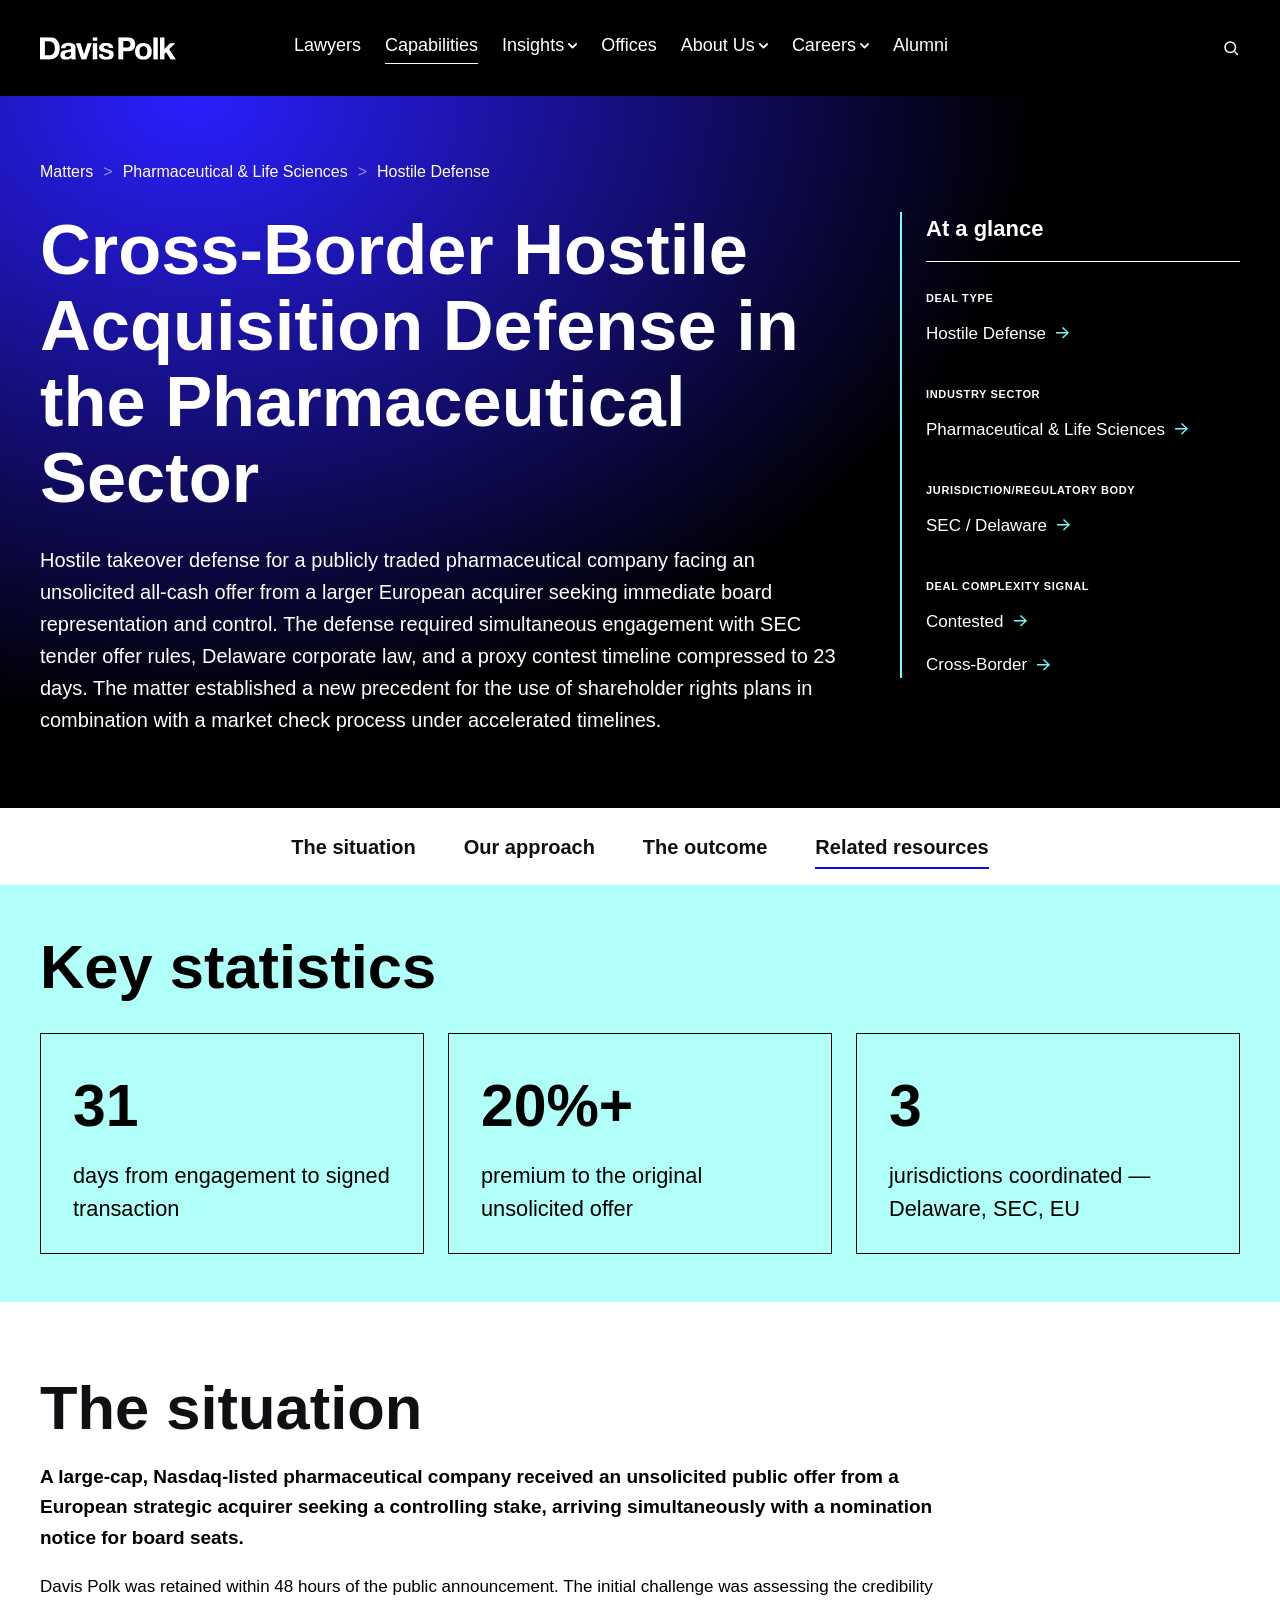
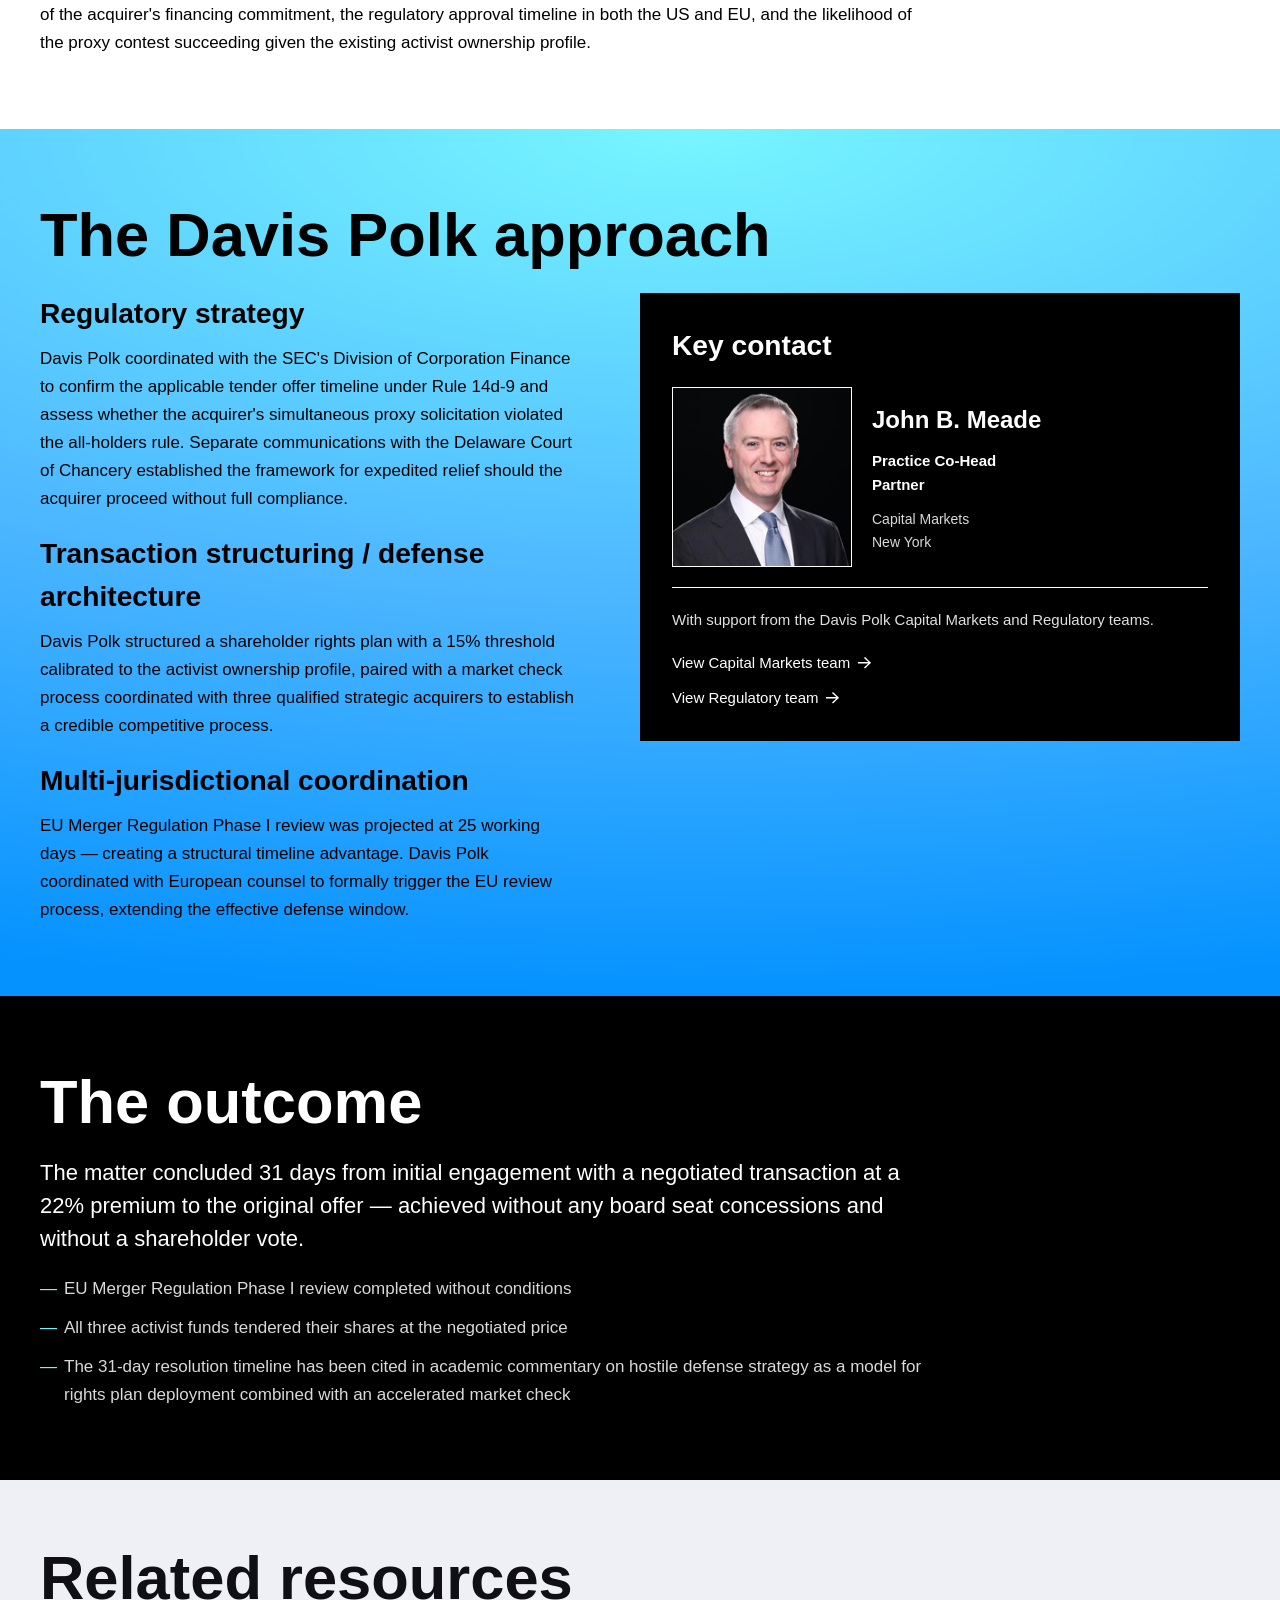
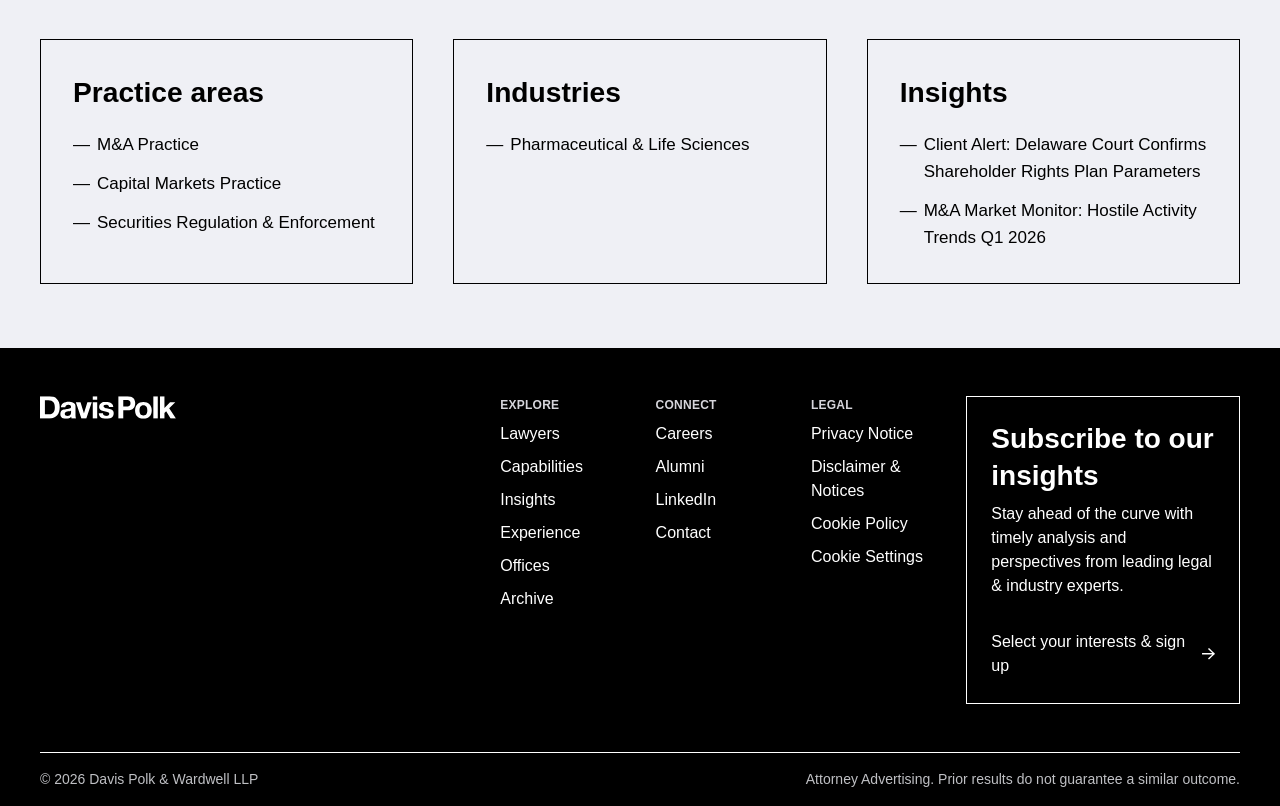
==== commit 42d0522a: "Add mobile responsive layout and header sizing per Figma spec Collapse the jump nav and breadcrumb i" ====
--- a/index.html
+++ b/index.html
@@ -41,7 +41,7 @@
       <div class="site-header__inner container">
         <div class="site-header__brand">
           <button type="button" class="hamburger" id="menu-toggle" aria-expanded="false" aria-controls="mobile-nav" aria-label="Open menu">
-            <svg viewBox="0 0 24 24" fill="none" stroke="currentColor" stroke-width="2" stroke-linecap="round" aria-hidden="true"><path d="M3 6h18M3 12h18M3 18h18"/></svg>
+            <img src="assets/menu-hamburger.svg" alt="" width="17" height="14" aria-hidden="true" />
           </button>
           <a class="site-header__logo" href="#" aria-label="Davis Polk home">
             <img src="assets/davis-polk-logo-white.svg" alt="Davis Polk" width="136" height="23" />
@@ -62,9 +62,9 @@
             <a class="nav-link" href="#">Alumni</a>
           </nav>
         </div>
-        <button type="button" class="site-header__search" aria-label="Search">
+        <span class="site-header__search" aria-hidden="true">
           <svg viewBox="0 0 24 24" fill="none" stroke="currentColor" stroke-width="2" aria-hidden="true"><circle cx="11" cy="11" r="7"/><path d="M21 21l-4.3-4.3"/></svg>
-        </button>
+        </span>
       </div>
 
       <nav id="mobile-nav" class="mobile-nav" aria-label="Primary mobile">
@@ -80,9 +80,15 @@
 
     <section class="hero">
       <div class="hero-inner container">
-        <p class="breadcrumb">
-          Matters<span>&gt;</span>Pharmaceutical &amp; Life Sciences<span>&gt;</span>Hostile Defense
-        </p>
+        <div class="breadcrumb">
+          <p class="breadcrumb__trail">
+            Matters<span>&gt;</span>Pharmaceutical &amp; Life Sciences<span>&gt;</span>Hostile Defense
+          </p>
+          <a href="#" class="breadcrumb__back">
+            <svg class="breadcrumb__back-arrow" viewBox="0 0 24 24" fill="none" stroke="currentColor" stroke-width="2" stroke-linecap="round" stroke-linejoin="round" aria-hidden="true"><path d="M19 12H5M11 18l-6-6 6-6"/></svg>
+            Hostile Defense
+          </a>
+        </div>
 
         <div class="hero-grid">
           <div class="hero-main">
@@ -136,12 +142,20 @@
          ============================================================ -->
     <div class="jump-nav-sentinel"></div>
     <nav class="jump-nav" aria-label="Jump to section">
-      <ul class="container">
-        <li><a href="#situation" class="jump-nav__link">The situation</a></li>
-        <li><a href="#approach" class="jump-nav__link">Our approach</a></li>
-        <li><a href="#outcome" class="jump-nav__link">The outcome</a></li>
-        <li><a href="#related" class="jump-nav__link">Related resources</a></li>
-      </ul>
+      <div class="container">
+        <button type="button" class="jump-nav__toggle" id="jump-nav-toggle" aria-expanded="false" aria-controls="jump-nav-list">
+          Jump to section
+          <span class="jump-nav__toggle-icon" aria-hidden="true">
+            <svg viewBox="0 0 24 24" fill="none" stroke="currentColor" stroke-width="2" stroke-linecap="round" aria-hidden="true"><path d="M12 5v14M5 12h14"/></svg>
+          </span>
+        </button>
+        <ul class="jump-nav__list" id="jump-nav-list">
+          <li><a href="#situation" class="jump-nav__link">The situation</a></li>
+          <li><a href="#approach" class="jump-nav__link">Our approach</a></li>
+          <li><a href="#outcome" class="jump-nav__link">The outcome</a></li>
+          <li><a href="#related" class="jump-nav__link">Related resources</a></li>
+        </ul>
+      </div>
     </nav>
 
     <section class="stat-strip">
--- a/styles.css
+++ b/styles.css
@@ -62,9 +62,6 @@
   width: min(var(--container-max), calc(100% - var(--gutter) * 2));
   margin-inline: auto;
 }
-@media (max-width: 640px) {
-  :root { --gutter: 20px; }
-}
 
 /* ============================================================
    SITE HEADER
@@ -139,14 +136,12 @@
 
 .hamburger {
   display: none;
-  width: 24px;
-  height: 24px;
   align-items: center;
   justify-content: center;
   color: var(--white);
   flex-shrink: 0;
 }
-.hamburger svg { width: 22px; height: 22px; }
+.hamburger img { height: 23px; width: auto; display: block; }
 
 .site-header__search {
   width: 18px;
@@ -176,7 +171,6 @@
   .hamburger { display: inline-flex; }
   .site-header__brand { gap: 20px; }
   .site-header__nav { display: none; }
-  .site-header__search { display: none; }
   .mobile-nav.is-open { display: flex; }
 }
 
@@ -188,13 +182,23 @@
   color: var(--white);
   padding-block: 64px 72px;
 }
-.breadcrumb {
+.breadcrumb { margin: 0 0 28px; }
+.breadcrumb__trail {
   font-size: 16px;
   font-weight: 500;
   color: var(--white);
-  margin: 0 0 28px;
-}
-.breadcrumb span { margin: 0 10px; color: rgba(255, 255, 255, 0.5); }
+}
+.breadcrumb__trail span { margin: 0 10px; color: rgba(255, 255, 255, 0.5); }
+.breadcrumb__back {
+  display: none;
+  align-items: center;
+  gap: 10px;
+  font-size: 16px;
+  font-weight: 500;
+  color: var(--white);
+  text-decoration: none;
+}
+.breadcrumb__back-arrow { width: 20px; height: 20px; flex-shrink: 0; }
 
 .headline {
   font-size: clamp(40px, 5.5vw, 72px);
@@ -288,7 +292,7 @@
   font-size: 20px;
   font-weight: 400;
   line-height: 1.6;
-  color: rgba(255, 255, 255, 0.88);
+  color: var(--white);
 }
 
 /* ---------- Jump navigation ----------
@@ -309,11 +313,40 @@
 .jump-nav.is-stuck {
   box-shadow: 0 0 15px rgba(0, 0, 0, 0.04), 0 15px 15px rgba(0, 0, 0, 0.04);
 }
-.jump-nav ul {
+.jump-nav .container {
+  display: flex;
+  align-items: center;
+  justify-content: center;
+}
+.jump-nav__list {
   display: flex;
   justify-content: center;
   gap: 48px;
 }
+.jump-nav__toggle {
+  display: none;
+  width: 100%;
+  align-items: center;
+  justify-content: space-between;
+  padding-block: 22px;
+  font-size: 20px;
+  font-weight: 700;
+  line-height: 1.4;
+  color: var(--ink);
+}
+.jump-nav__toggle-icon {
+  width: 32px;
+  height: 32px;
+  border: 1px solid var(--ink);
+  border-radius: 50%;
+  display: inline-flex;
+  align-items: center;
+  justify-content: center;
+  flex-shrink: 0;
+  transition: transform 0.2s ease;
+}
+.jump-nav__toggle-icon svg { width: 16px; height: 16px; }
+.jump-nav.is-open .jump-nav__toggle-icon { transform: rotate(45deg); }
 .jump-nav__link {
   position: relative;
   display: inline-block;
@@ -345,13 +378,32 @@
 #situation, #approach, #outcome, #related { scroll-margin-top: 88px; }
 
 @media (max-width: 700px) {
-  .jump-nav ul {
-    justify-content: flex-start;
-    gap: 32px;
-    overflow-x: auto;
-    scrollbar-width: none;
+  .site-header__inner { padding-block: 1rem; }
+  .site-header__brand { gap: 17px; }
+  .site-header__logo img { width: 90px; height: 15px; }
+  .hamburger img { width: 17px; height: 14px; }
+  .site-header__search svg { width: 20px; height: 20px; }
+
+  .jump-nav .container { display: block; }
+  .jump-nav__toggle { display: flex; }
+  .jump-nav__list {
+    display: none;
+    flex-direction: column;
+    align-items: flex-start;
+    gap: 0;
+    padding-bottom: 8px;
   }
-  .jump-nav ul::-webkit-scrollbar { display: none; }
+  .jump-nav.is-open .jump-nav__list { display: flex; }
+  .jump-nav__link { width: 100%; padding: 14px 0; font-size: 18px; }
+
+  .breadcrumb__trail { display: none; }
+  .breadcrumb__back { display: inline-flex; }
+
+  .summary,
+  .section-content p,
+  .section-content p.situation-lead {
+    font-size: 16px;
+  }
 }
 
 /* ---------- Stat strip ---------- */
@@ -531,7 +583,7 @@
 .contact-card__arrow { width: 13px; height: 12px; flex-shrink: 0; }
 
 @media (max-width: 900px) {
-  .approach-grid { grid-template-columns: 1fr; }
+  .approach-grid { grid-template-columns: 1fr; gap: 32px; }
 }
 
 /* ---------- Related resources ----------
@@ -655,12 +707,31 @@
 .footer-bottom-inner span:last-child { text-align: right; }
 
 @media (max-width: 900px) {
-  .hero-grid { grid-template-columns: 1fr; }
+  :root { --gutter: 1rem; }
+
+  .hero-grid { grid-template-columns: 1fr; gap: 32px; }
   .stat-grid { grid-template-columns: 1fr; gap: 24px; }
   .related-grid { grid-template-columns: 1fr; gap: 28px; }
   .footer-top { grid-template-columns: 1fr; }
   .footer-nav { grid-template-columns: repeat(2, 1fr); gap: 28px; }
   .footer-cta { grid-column: 1 / -1; }
   .footer-bottom-inner { grid-template-columns: 1fr; }
-  .section-block { padding-block: 48px; }
-}
+  .footer-bottom-inner span:last-child { text-align: left; }
+
+  .hero { padding-block: 32px; }
+  .section-block { padding-block: 32px; }
+
+  .tag-block {
+    border-left: none;
+    padding-left: 0;
+    border-top: none;
+    padding-top: 0;
+  }
+
+  .contact-card__profile { flex-direction: column; align-items: flex-start; }
+  .contact-card__person { align-items: flex-start; text-align: left; }
+
+  .stat-strip__heading { margin-bottom: 16px; }
+  .section-block__heading { margin-bottom: 12px; }
+  .related-inner h2 { margin-bottom: 14px; }
+}
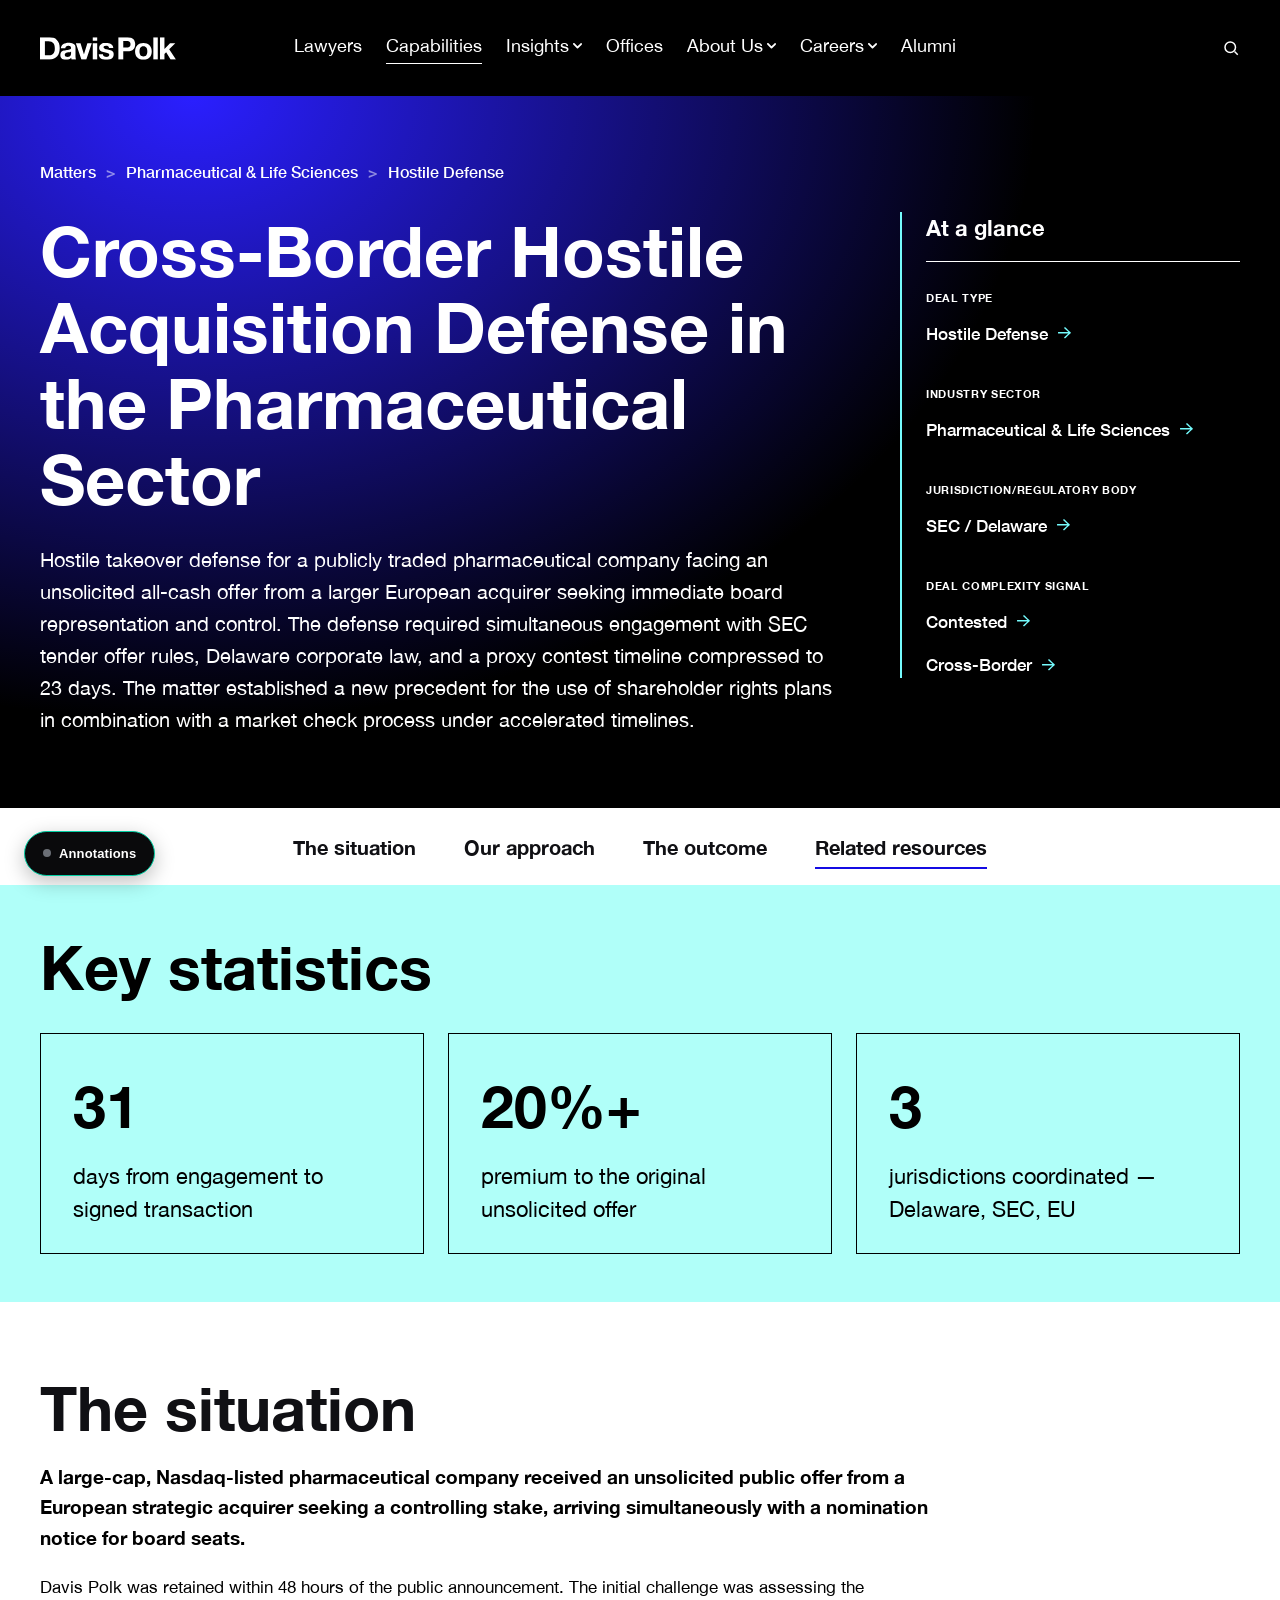
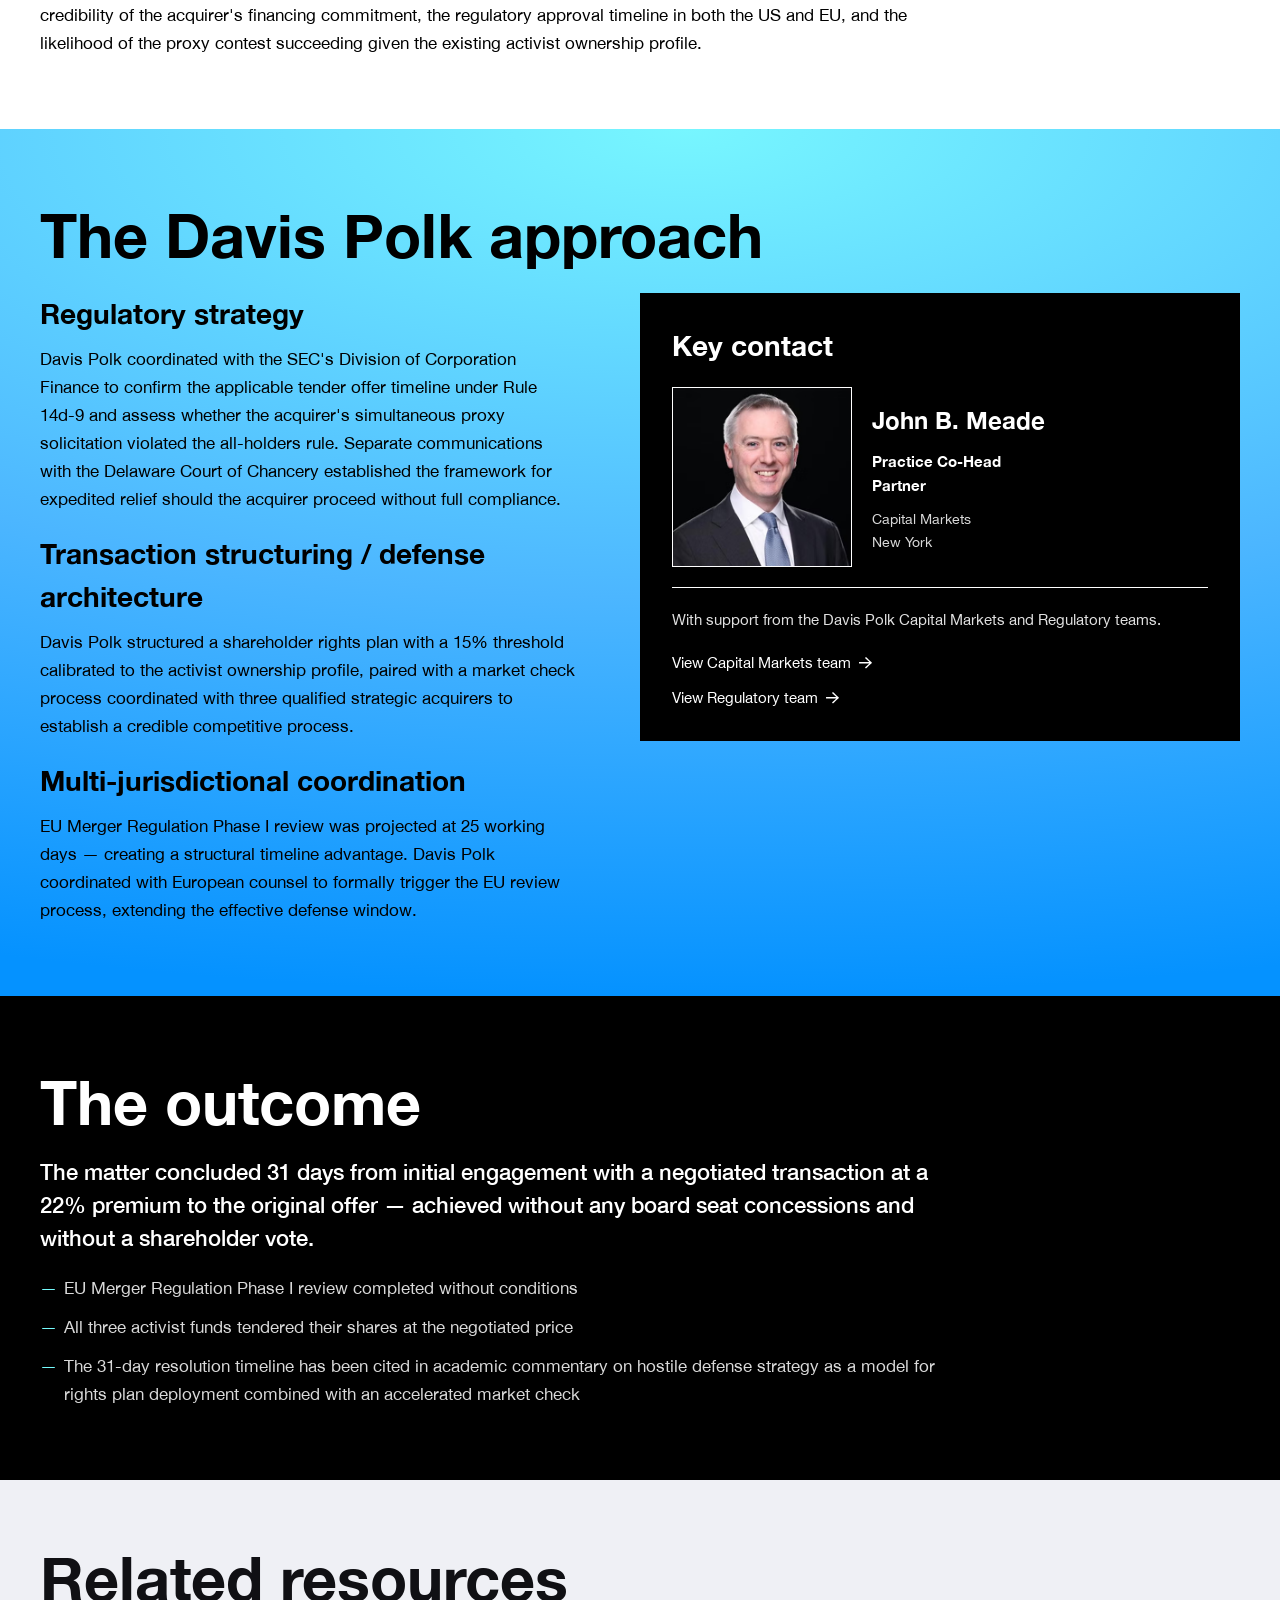
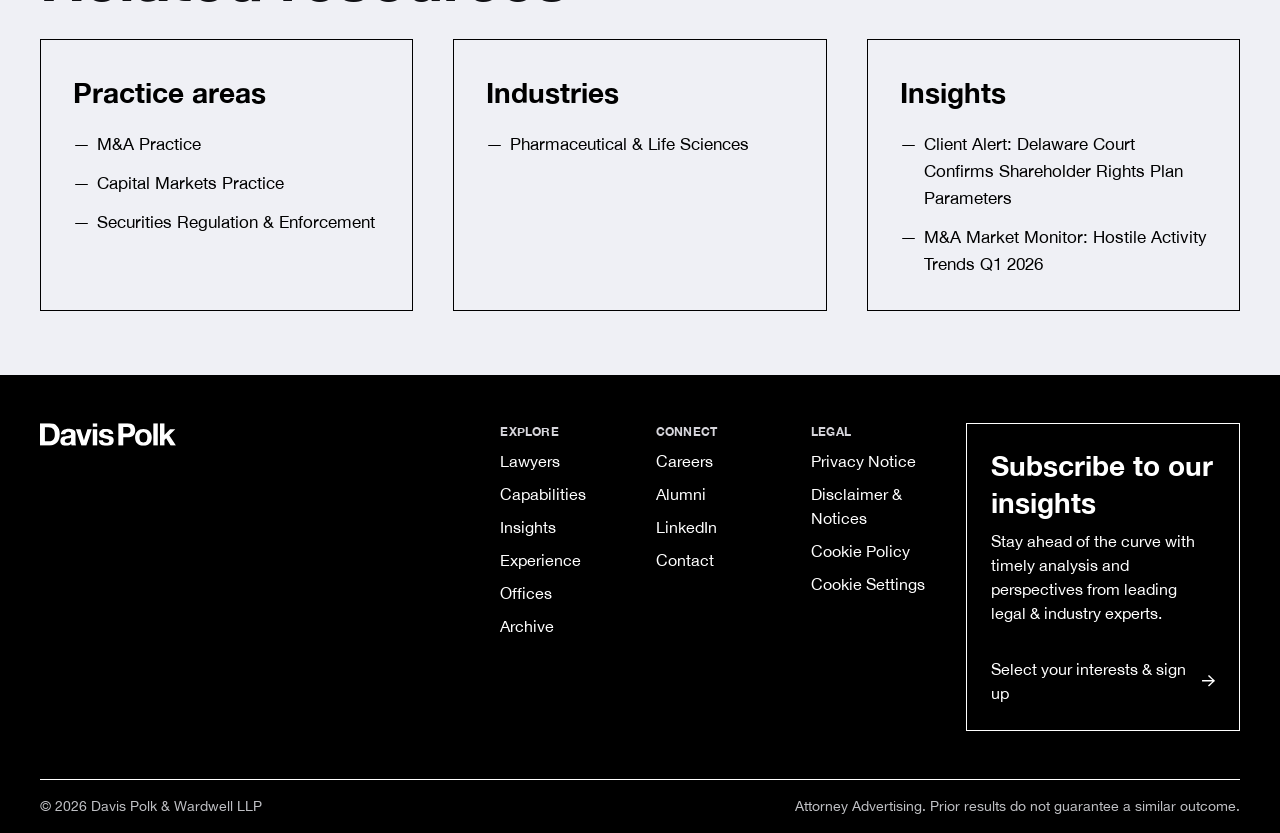
==== commit f5a99c22: "Add annotations tour overlay for matter story spec review Walks through the spec annotations from th" ====
--- a/index.html
+++ b/index.html
@@ -21,6 +21,7 @@
   template's own fallback rule (no named-partner consent in this example).
 -->
 <link rel="stylesheet" href="styles.css" />
+<link rel="stylesheet" href="annotations.css" />
 </head>
 <body>
 
@@ -343,5 +344,6 @@
   </div>
 
   <script src="script.js"></script>
+  <script src="annotations.js" defer></script>
 </body>
 </html>
--- a/styles.css
+++ b/styles.css
@@ -33,6 +33,29 @@
   --gutter: 40px;
 
   --ink: #101014;
+}
+
+/* ---------- Type ---------- */
+@font-face {
+  font-family: "Helvetica Neue Web";
+  src: url("fonts/HelveticaNeueWeb-Regular.woff2") format("woff2");
+  font-weight: 400;
+  font-style: normal;
+  font-display: swap;
+}
+@font-face {
+  font-family: "Helvetica Neue Web";
+  src: url("fonts/HelveticaNeueWeb-Medium.woff2") format("woff2");
+  font-weight: 500;
+  font-style: normal;
+  font-display: swap;
+}
+@font-face {
+  font-family: "Helvetica Neue Web";
+  src: url("fonts/HelveticaNeueWeb-Bold.woff2") format("woff2");
+  font-weight: 700 800;
+  font-style: normal;
+  font-display: swap;
 }
 
 /* ---------- Reset ---------- */
--- a/annotations.css
+++ b/annotations.css
@@ -0,0 +1,253 @@
+/* ============================================================
+   Annotations tour layer
+   Reference-only UI for walking through the Matter Story spec
+   (see resources/matter-story-annotated-v2.html). Everything in
+   this file is scoped under .annot- classes and is created/
+   removed by annotations.js — it never touches the production
+   styles in styles.css or the real page content.
+   ============================================================ */
+
+:root {
+  --annot-green: #02cea3;
+  --annot-green-line: #81e7d1;
+  --annot-green-bg: #d9f8f1;
+  --annot-hunter: #01564e;
+  --annot-ink: #0c2317;
+  --annot-font: -apple-system, BlinkMacSystemFont, "Segoe UI", Roboto, Helvetica, Arial, sans-serif;
+}
+
+.annot-toggle {
+  position: fixed;
+  left: 24px;
+  bottom: 24px;
+  z-index: 9999;
+  display: inline-flex;
+  align-items: center;
+  gap: 8px;
+  padding: 12px 18px;
+  border-radius: 999px;
+  border: 1px solid var(--annot-green);
+  background: #0a0a0c;
+  color: #fff;
+  font-family: var(--annot-font);
+  font-size: 13px;
+  font-weight: 600;
+  letter-spacing: 0.01em;
+  box-shadow: 0 6px 20px rgba(0, 0, 0, 0.25);
+  cursor: pointer;
+}
+.annot-toggle:hover { border-color: var(--annot-green-line); }
+.annot-toggle__dot {
+  width: 8px;
+  height: 8px;
+  border-radius: 50%;
+  background: #6b6f76;
+  flex-shrink: 0;
+  transition: background 0.15s ease, box-shadow 0.15s ease;
+}
+.annot-toggle[aria-pressed="true"] .annot-toggle__dot {
+  background: var(--annot-green);
+  box-shadow: 0 0 0 3px rgba(31, 143, 95, 0.25);
+}
+
+.annot-marker {
+  position: absolute;
+  top: 0;
+  left: 0;
+  z-index: 9998;
+  width: 28px;
+  height: 28px;
+  border-radius: 50%;
+  border: none;
+  background: var(--annot-green);
+  color: var(--annot-ink);
+  font-family: var(--annot-font);
+  font-size: 12.5px;
+  font-weight: 800;
+  display: flex;
+  align-items: center;
+  justify-content: center;
+  cursor: pointer;
+  box-shadow: 0 2px 10px rgba(0, 0, 0, 0.35), 0 0 0 3px rgba(255, 255, 255, 0.9);
+  transform: translate(-50%, -50%);
+  transition: transform 0.15s ease, background 0.15s ease, color 0.15s ease;
+  animation: annot-pulse 2.2s ease-out infinite;
+}
+.annot-marker:hover { transform: translate(-50%, -50%) scale(1.12); }
+.annot-marker.is-active {
+  background: var(--annot-ink);
+  color: #fff;
+  box-shadow: 0 2px 10px rgba(0, 0, 0, 0.35), 0 0 0 3px var(--annot-green-line);
+  animation: none;
+}
+
+@keyframes annot-pulse {
+  0% { box-shadow: 0 2px 10px rgba(0, 0, 0, 0.35), 0 0 0 3px rgba(255, 255, 255, 0.9), 0 0 0 0 rgba(2, 206, 163, 0.55); }
+  70% { box-shadow: 0 2px 10px rgba(0, 0, 0, 0.35), 0 0 0 3px rgba(255, 255, 255, 0.9), 0 0 0 11px rgba(2, 206, 163, 0); }
+  100% { box-shadow: 0 2px 10px rgba(0, 0, 0, 0.35), 0 0 0 3px rgba(255, 255, 255, 0.9), 0 0 0 0 rgba(2, 206, 163, 0); }
+}
+@media (prefers-reduced-motion: reduce) {
+  .annot-marker { animation: none; }
+}
+
+.annot-highlight {
+  position: absolute;
+  top: 0;
+  left: 0;
+  z-index: 9997;
+  pointer-events: none;
+  border: 2px solid var(--annot-green);
+  border-radius: 6px;
+  box-shadow: 0 0 0 4px rgba(31, 143, 95, 0.18), 0 0 0 9999px rgba(10, 10, 12, 0.35);
+  opacity: 0;
+  transition: top 0.2s ease, left 0.2s ease, width 0.2s ease, height 0.2s ease, opacity 0.2s ease;
+}
+.annot-highlight.is-visible { opacity: 1; }
+
+.annot-panel {
+  position: fixed;
+  left: 24px;
+  bottom: 84px;
+  z-index: 9999;
+  width: 420px;
+  max-width: calc(100vw - 48px);
+  max-height: 60vh;
+  display: flex;
+  flex-direction: column;
+  background: #fff;
+  border: 1px solid var(--annot-green-line);
+  border-radius: 10px;
+  overflow: hidden;
+  box-shadow: 0 12px 40px rgba(0, 0, 0, 0.3);
+  font-family: var(--annot-font);
+}
+.annot-panel__head {
+  display: flex;
+  align-items: center;
+  gap: 10px;
+  background: var(--annot-green);
+  color: var(--annot-ink);
+  padding: 10px 14px;
+  font-size: 12.5px;
+  font-weight: 800;
+  letter-spacing: 0.04em;
+  text-transform: uppercase;
+}
+.annot-panel__head .n {
+  flex-shrink: 0;
+  width: 20px;
+  height: 20px;
+  border-radius: 50%;
+  background: rgba(12, 35, 23, 0.14);
+  display: flex;
+  align-items: center;
+  justify-content: center;
+  font-size: 11px;
+}
+.annot-panel__head .label { flex: 1; line-height: 1.4; }
+.annot-panel__close {
+  flex-shrink: 0;
+  width: 22px;
+  height: 22px;
+  border-radius: 50%;
+  display: flex;
+  align-items: center;
+  justify-content: center;
+  color: var(--annot-ink);
+  font-size: 15px;
+  line-height: 1;
+  cursor: pointer;
+}
+.annot-panel__close:hover { background: rgba(12, 35, 23, 0.14); }
+
+.annot-panel__body {
+  padding: 16px;
+  overflow-y: auto;
+  color: var(--annot-ink);
+}
+.annot-panel__title {
+  font-size: 19px;
+  font-weight: 800;
+  margin-bottom: 8px;
+  color: #0a0a0c;
+}
+.annot-panel__text {
+  font-size: 15px;
+  line-height: 1.6;
+  color: #3d4a44;
+  margin: 0;
+}
+.annot-panel__list {
+  list-style: none;
+  margin: 0;
+  padding: 0;
+  display: flex;
+  flex-direction: column;
+  gap: 10px;
+}
+.annot-panel__list li {
+  display: flex;
+  gap: 8px;
+  align-items: flex-start;
+  font-size: 14px;
+  line-height: 1.55;
+  color: #173a28;
+}
+.annot-panel__list li::before {
+  content: "\2713";
+  color: var(--annot-hunter);
+  font-weight: 800;
+  flex-shrink: 0;
+}
+
+.annot-panel__foot {
+  display: flex;
+  align-items: center;
+  justify-content: space-between;
+  gap: 8px;
+  padding: 10px 14px;
+  border-top: 1px solid var(--annot-green-bg);
+  background: #fafcfb;
+  flex-shrink: 0;
+}
+.annot-panel__step {
+  font-size: 12.5px;
+  font-weight: 700;
+  color: #5a6a63;
+}
+.annot-panel__nav { display: flex; gap: 8px; flex-wrap: wrap; justify-content: flex-end; }
+.annot-panel__btn {
+  border: 1px solid var(--annot-green-line);
+  background: #fff;
+  color: var(--annot-ink);
+  font-size: 13px;
+  font-weight: 700;
+  padding: 6px 12px;
+  border-radius: 6px;
+  cursor: pointer;
+}
+.annot-panel__btn:hover { background: var(--annot-green-bg); }
+.annot-panel__btn:disabled { opacity: 0.4; cursor: not-allowed; }
+.annot-panel__btn--restart {
+  display: inline-flex;
+  align-items: center;
+  gap: 6px;
+}
+.annot-panel__restart-icon { flex-shrink: 0; }
+.annot-panel__btn--primary {
+  background: var(--annot-ink);
+  border-color: var(--annot-ink);
+  color: #fff;
+}
+.annot-panel__btn--primary:hover { background: #1a1a1f; }
+
+@media (max-width: 640px) {
+  .annot-panel {
+    left: 12px;
+    right: 12px;
+    bottom: 76px;
+    width: auto;
+    max-width: none;
+  }
+  .annot-toggle { left: 12px; bottom: 12px; }
+}
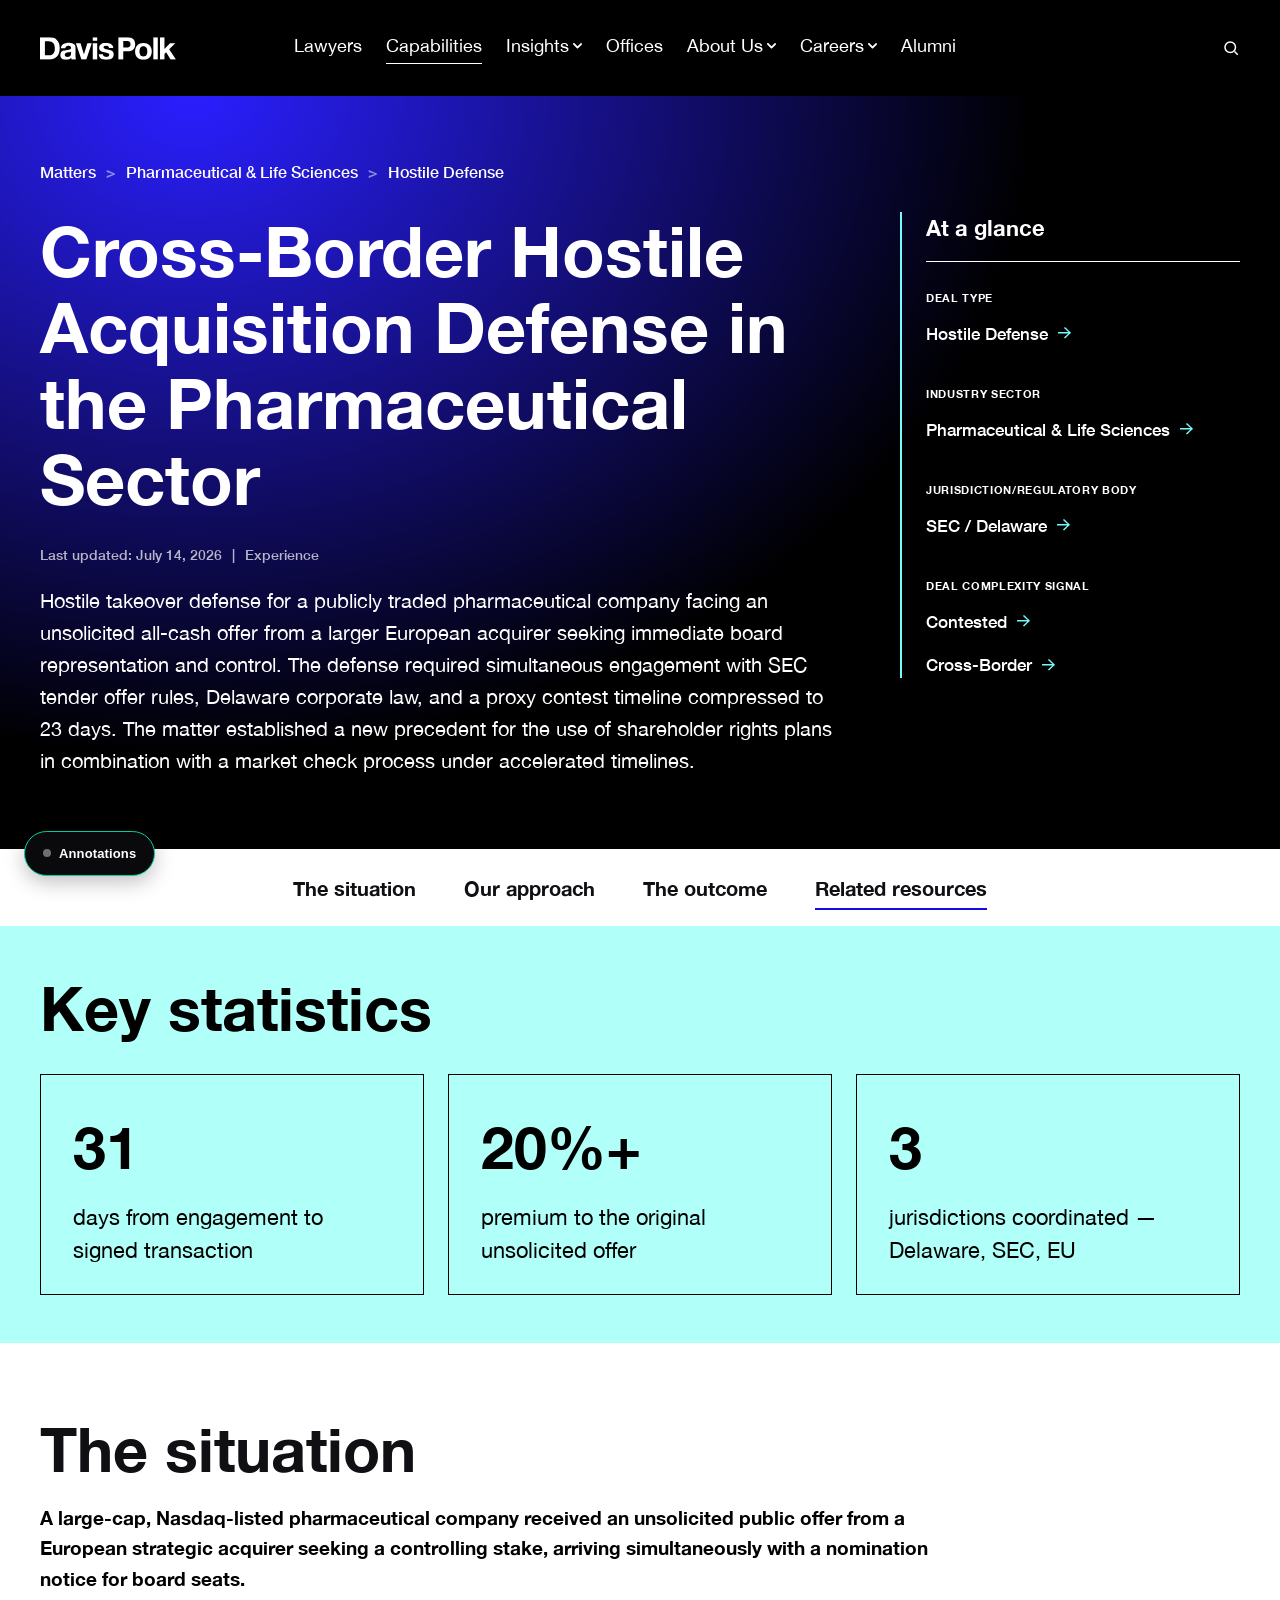
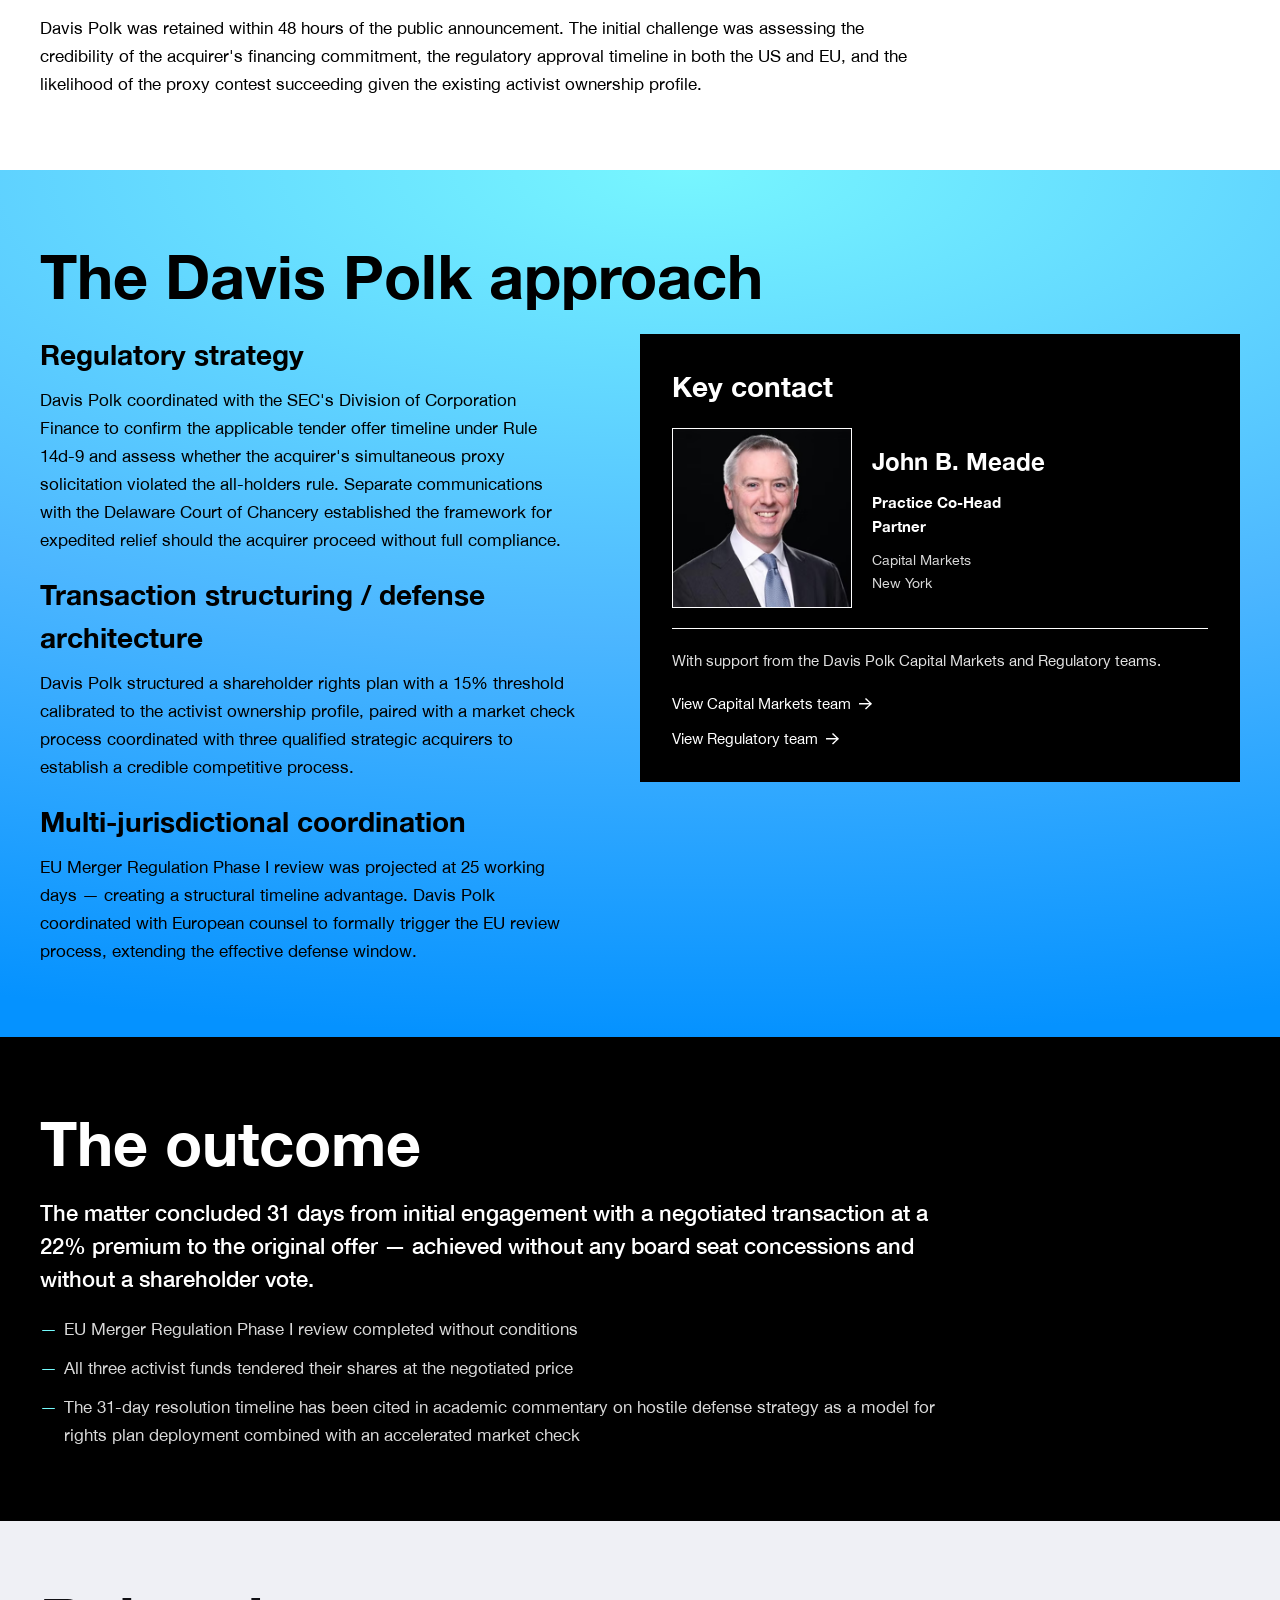
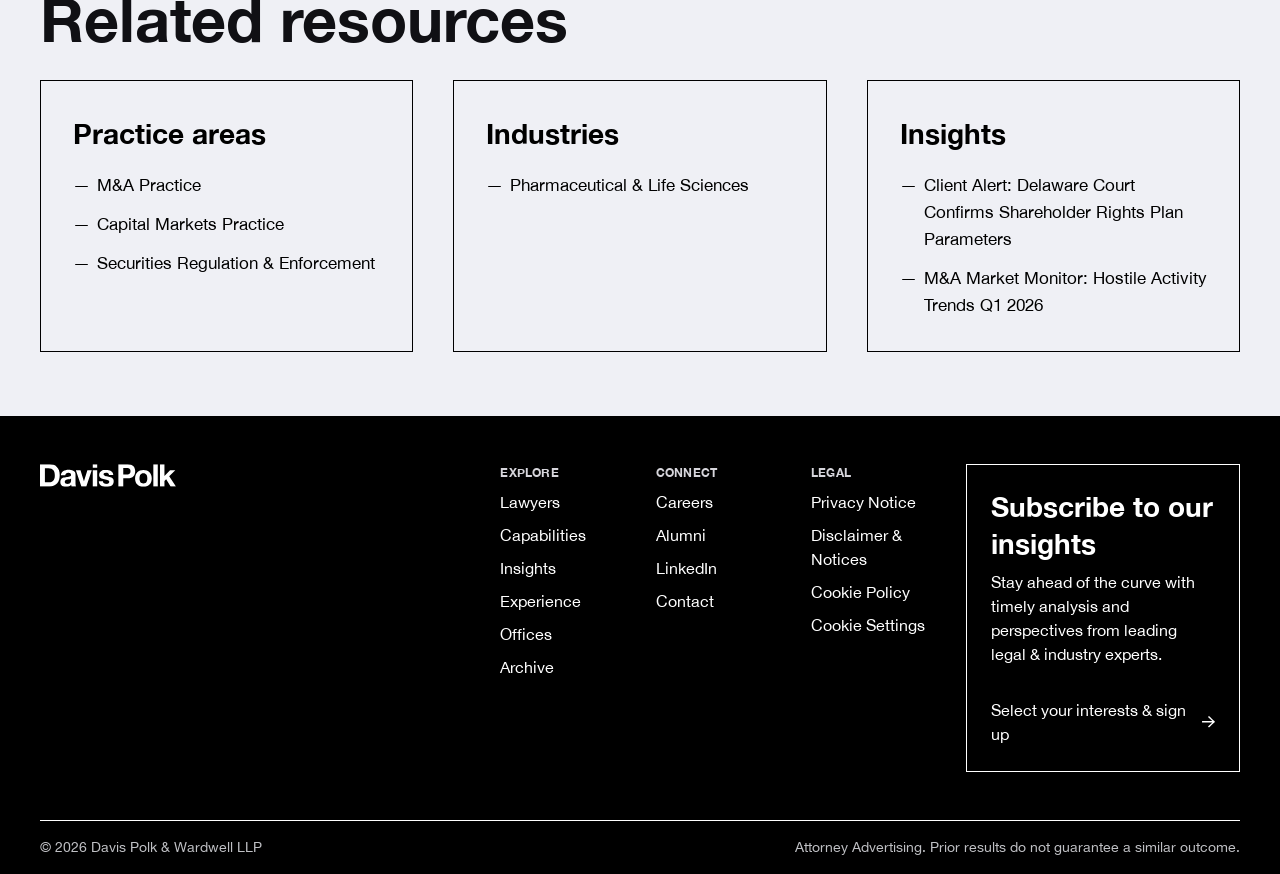
==== commit 1e80b85c: "Add last-updated/experience meta line under hero headline Small 14px line under the matter story hea" ====
--- a/index.html
+++ b/index.html
@@ -95,6 +95,8 @@
           <div class="hero-main">
             <h1 class="headline">Cross-Border Hostile Acquisition Defense in the Pharmaceutical Sector</h1>
 
+            <p class="headline-meta">Last updated: July 14, 2026<span class="headline-meta__divider">|</span>Experience</p>
+
             <p class="summary">
               Hostile takeover defense for a publicly traded pharmaceutical company facing an unsolicited all-cash offer from a larger European acquirer seeking immediate board representation and control. The defense required simultaneous engagement with SEC tender offer rules, Delaware corporate law, and a proxy contest timeline compressed to 23 days. The matter established a new precedent for the use of shareholder rights plans in combination with a market check process under accelerated timelines.
             </p>
--- a/styles.css
+++ b/styles.css
@@ -229,6 +229,16 @@
   font-weight: 800;
   max-width: 100%;
   margin: 0 0 28px;
+}
+.headline-meta {
+  font-size: 14px;
+  font-weight: 500;
+  color: rgba(255, 255, 255, 0.7);
+  margin: 0 0 20px;
+}
+.headline-meta__divider {
+  display: inline-block;
+  margin: 0 10px;
 }
 
 /* Hero splits into a main narrative column and an At a glance
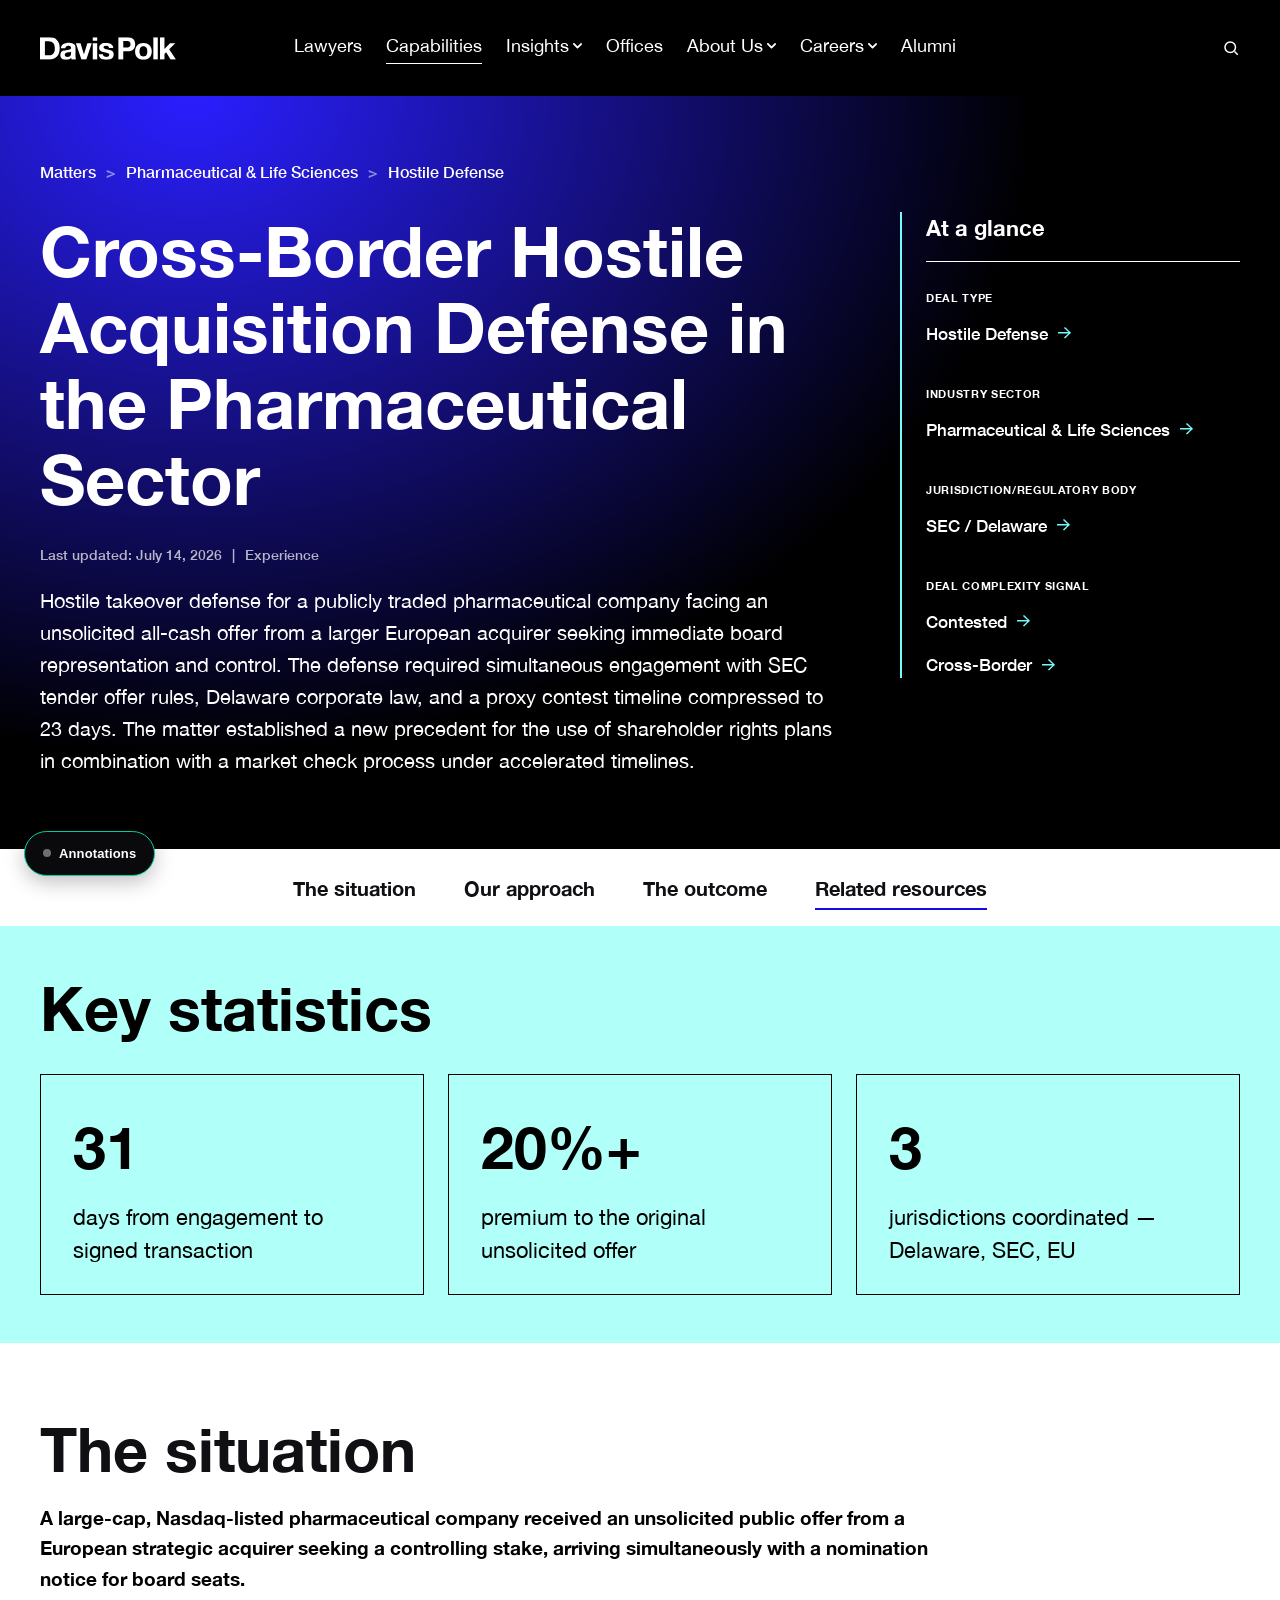
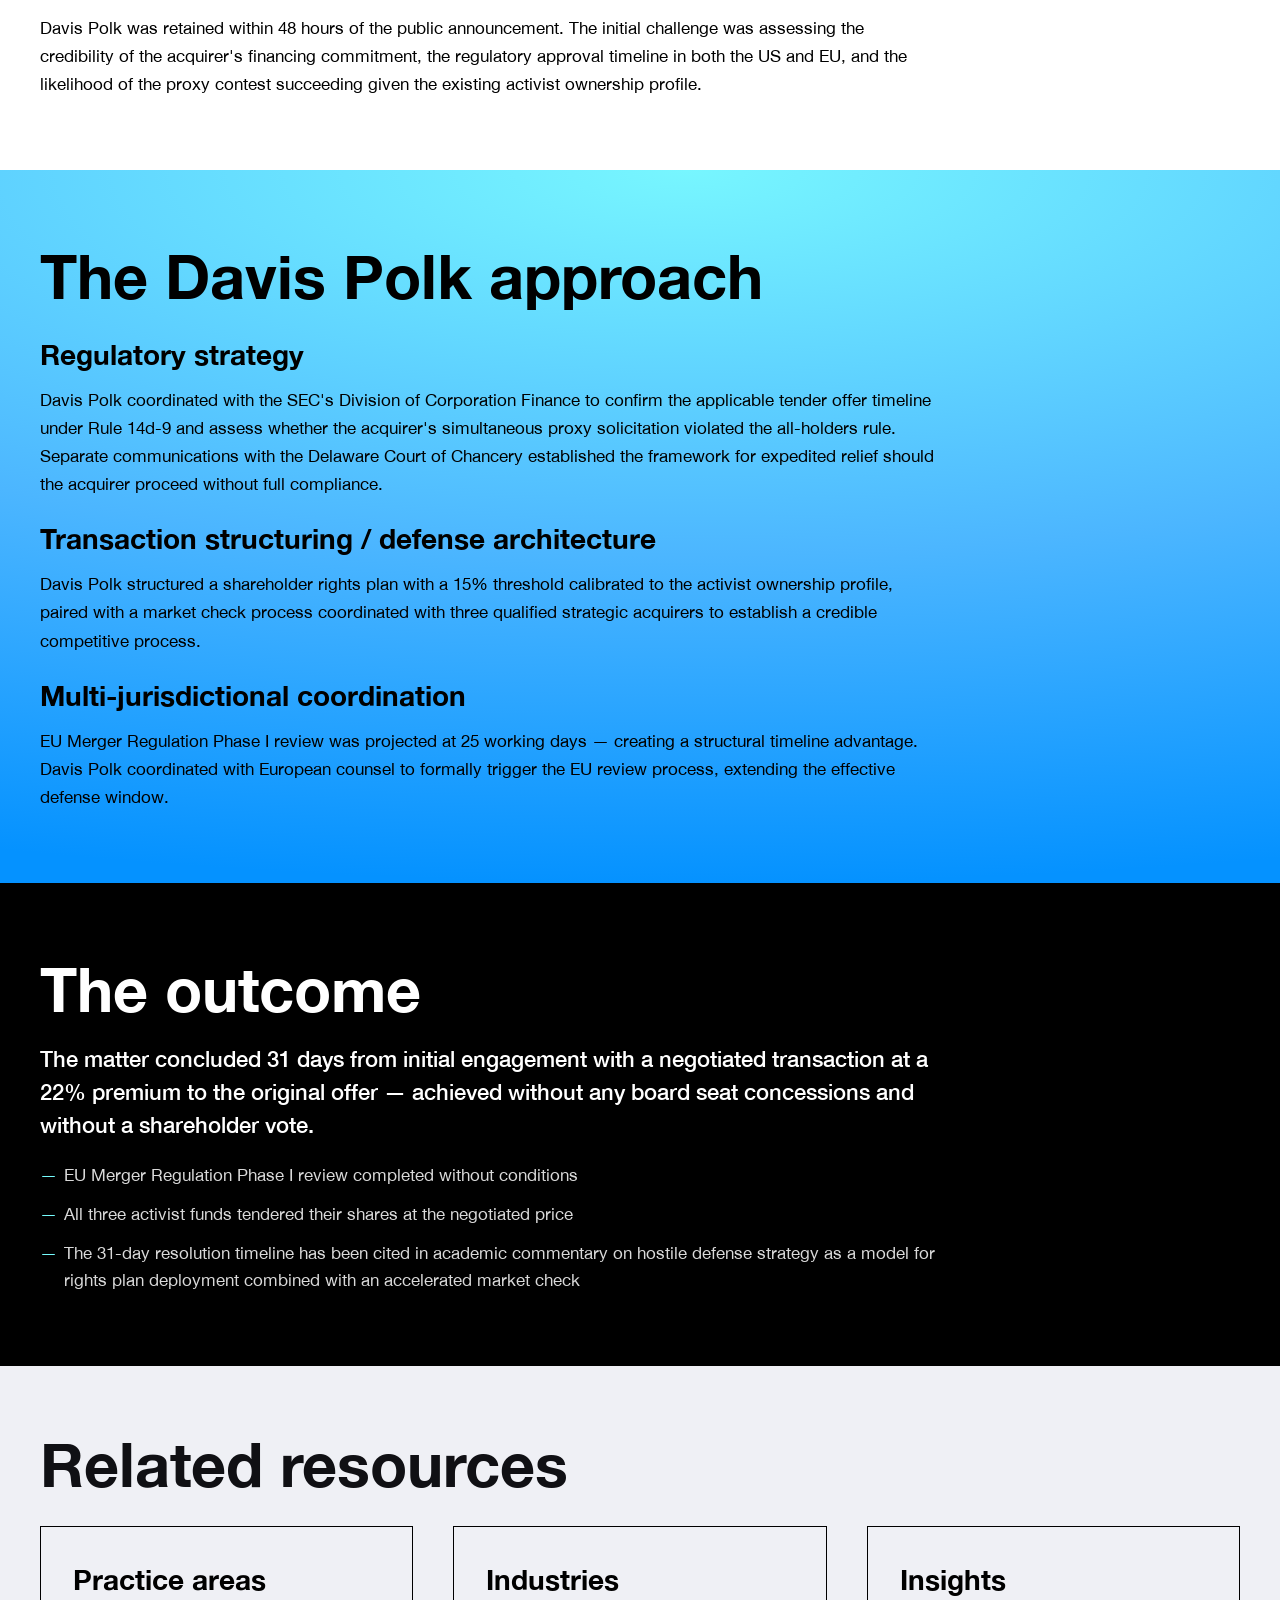
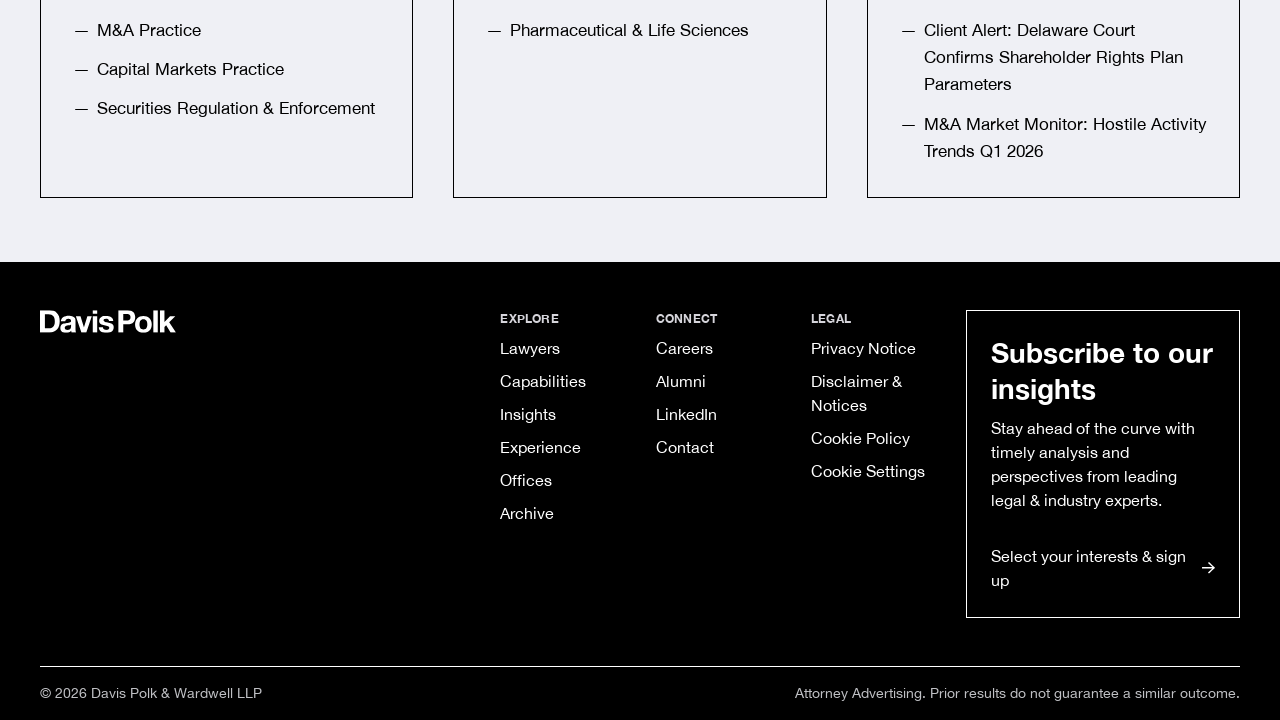
==== commit d72f0475: "Remove key contact card from approach section" ====
--- a/index.html
+++ b/index.html
@@ -194,47 +194,21 @@
     <section class="section-block section-block--feature" id="approach">
       <div class="container">
         <h2 class="section-block__heading">The Davis Polk approach</h2>
-        <div class="approach-grid">
-          <div class="section-content">
-            <div class="subsection">
-              <h3>Regulatory strategy</h3>
-              <p>Davis Polk coordinated with the SEC's Division of Corporation Finance to confirm the applicable tender offer timeline under Rule 14d-9 and assess whether the acquirer's simultaneous proxy solicitation violated the all-holders rule. Separate communications with the Delaware Court of Chancery established the framework for expedited relief should the acquirer proceed without full compliance.</p>
-            </div>
-
-            <div class="subsection">
-              <h3>Transaction structuring / defense architecture</h3>
-              <p>Davis Polk structured a shareholder rights plan with a 15% threshold calibrated to the activist ownership profile, paired with a market check process coordinated with three qualified strategic acquirers to establish a credible competitive process.</p>
-            </div>
-
-            <div class="subsection">
-              <h3>Multi-jurisdictional coordination</h3>
-              <p>EU Merger Regulation Phase I review was projected at 25 working days — creating a structural timeline advantage. Davis Polk coordinated with European counsel to formally trigger the EU review process, extending the effective defense window.</p>
-            </div>
-          </div>
-
-          <aside class="contact-card">
-            <h3 class="contact-card__heading">Key contact</h3>
-            <div class="contact-card__profile">
-              <img class="contact-card__photo" src="assets/john-b-meade.png" alt="John B. Meade" width="394" height="394" />
-              <div class="contact-card__person">
-                <a href="#" class="contact-card__name">John B. Meade</a>
-                <div class="contact-card__titles">
-                  <p class="contact-card__title">Practice Co-Head</p>
-                  <p class="contact-card__title">Partner</p>
-                </div>
-                <div class="contact-card__meta-group">
-                  <p class="contact-card__meta">Capital Markets</p>
-                  <p class="contact-card__meta">New York</p>
-                </div>
-              </div>
-            </div>
-            <hr class="contact-card__divider" />
-            <p class="contact-card__support">With support from the Davis Polk Capital Markets and Regulatory teams.</p>
-            <div class="contact-card__links">
-              <a href="#" class="contact-card__link">View Capital Markets team<svg class="contact-card__arrow" viewBox="0 0 14 13" fill="currentColor" aria-hidden="true"><path d="M6.42793 1.08172L11.1293 5.49183H0V7.0104H11.1501L6.44874 11.4205L7.50966 12.4814C11.8366 8.44576 14 6.36553 14 6.21991C14 6.07429 11.8366 3.99406 7.50966 0L6.44874 1.06092L6.42793 1.08172Z"/></svg></a>
-              <a href="#" class="contact-card__link">View Regulatory team<svg class="contact-card__arrow" viewBox="0 0 14 13" fill="currentColor" aria-hidden="true"><path d="M6.42793 1.08172L11.1293 5.49183H0V7.0104H11.1501L6.44874 11.4205L7.50966 12.4814C11.8366 8.44576 14 6.36553 14 6.21991C14 6.07429 11.8366 3.99406 7.50966 0L6.44874 1.06092L6.42793 1.08172Z"/></svg></a>
-            </div>
-          </aside>
+        <div class="section-content">
+          <div class="subsection">
+            <h3>Regulatory strategy</h3>
+            <p>Davis Polk coordinated with the SEC's Division of Corporation Finance to confirm the applicable tender offer timeline under Rule 14d-9 and assess whether the acquirer's simultaneous proxy solicitation violated the all-holders rule. Separate communications with the Delaware Court of Chancery established the framework for expedited relief should the acquirer proceed without full compliance.</p>
+          </div>
+
+          <div class="subsection">
+            <h3>Transaction structuring / defense architecture</h3>
+            <p>Davis Polk structured a shareholder rights plan with a 15% threshold calibrated to the activist ownership profile, paired with a market check process coordinated with three qualified strategic acquirers to establish a credible competitive process.</p>
+          </div>
+
+          <div class="subsection">
+            <h3>Multi-jurisdictional coordination</h3>
+            <p>EU Merger Regulation Phase I review was projected at 25 working days — creating a structural timeline advantage. Davis Polk coordinated with European counsel to formally trigger the EU review process, extending the effective defense window.</p>
+          </div>
         </div>
       </div>
     </section>
--- a/styles.css
+++ b/styles.css
@@ -530,95 +530,6 @@
 
 .section-content p.situation-lead { font-size: 19px; font-weight: 700; line-height: 1.6; }
 
-/* Approach section splits into the main text column and a black
-   Key Contact card, inline with the section copy (mirrors the
-   hero's main/sidebar split), set against the feature gradient
-   background. */
-.approach-grid {
-  display: grid;
-  grid-template-columns: 1fr 600px;
-  gap: 64px;
-  align-items: start;
-}
-
-.contact-card {
-  display: flex;
-  flex-direction: column;
-  gap: 20px;
-  background: var(--black);
-  color: var(--white);
-  padding: 32px;
-}
-.contact-card__heading { font-size: clamp(20px, 2.2vw, 32px); font-weight: 700; }
-.contact-card__profile { display: flex; align-items: center; gap: 20px; }
-.contact-card__photo {
-  width: 180px;
-  height: 180px;
-  aspect-ratio: 1 / 1;
-  object-fit: cover;
-  border: 1px solid var(--white);
-  display: block;
-  flex-shrink: 0;
-}
-.contact-card__person { flex: 1; min-width: 0; display: flex; flex-direction: column; gap: 12px; }
-.contact-card__name {
-  position: relative;
-  display: inline-block;
-  width: fit-content;
-  font-size: 24px;
-  font-weight: 700;
-  color: var(--white);
-  text-decoration: none;
-}
-.contact-card__name::after {
-  content: "";
-  position: absolute;
-  left: 0;
-  right: 0;
-  bottom: -2px;
-  height: 1px;
-  background: var(--white);
-  transform: scaleX(0);
-  transform-origin: left;
-  transition: transform 0.2s ease;
-}
-.contact-card__name:hover::after { transform: scaleX(1); }
-.contact-card__titles,
-.contact-card__meta-group { display: flex; flex-direction: column; gap: 2px; }
-.contact-card__title { font-size: 15px; font-weight: 700; color: var(--white); }
-.contact-card__meta { font-size: 14px; color: rgba(255, 255, 255, 0.85); }
-.contact-card__divider { border: 0; border-top: 1px solid var(--white); margin: 0; }
-.contact-card__support { font-size: 15px; line-height: 1.6; color: rgba(255, 255, 255, 0.88); }
-.contact-card__links { display: flex; flex-direction: column; gap: 12px; }
-.contact-card__link {
-  position: relative;
-  display: inline-flex;
-  align-items: center;
-  gap: 8px;
-  width: fit-content;
-  font-size: 15px;
-  color: var(--white);
-  text-decoration: none;
-}
-.contact-card__link::after {
-  content: "";
-  position: absolute;
-  left: 0;
-  right: 0;
-  bottom: -2px;
-  height: 1px;
-  background: var(--white);
-  transform: scaleX(0);
-  transform-origin: left;
-  transition: transform 0.2s ease;
-}
-.contact-card__link:hover::after { transform: scaleX(1); }
-.contact-card__arrow { width: 13px; height: 12px; flex-shrink: 0; }
-
-@media (max-width: 900px) {
-  .approach-grid { grid-template-columns: 1fr; gap: 32px; }
-}
-
 /* ---------- Related resources ----------
    Full-bleed band: background spans the viewport edge-to-edge,
    content stays contained to the 1500px .container. */
@@ -761,9 +672,6 @@
     padding-top: 0;
   }
 
-  .contact-card__profile { flex-direction: column; align-items: flex-start; }
-  .contact-card__person { align-items: flex-start; text-align: left; }
-
   .stat-strip__heading { margin-bottom: 16px; }
   .section-block__heading { margin-bottom: 12px; }
   .related-inner h2 { margin-bottom: 14px; }
